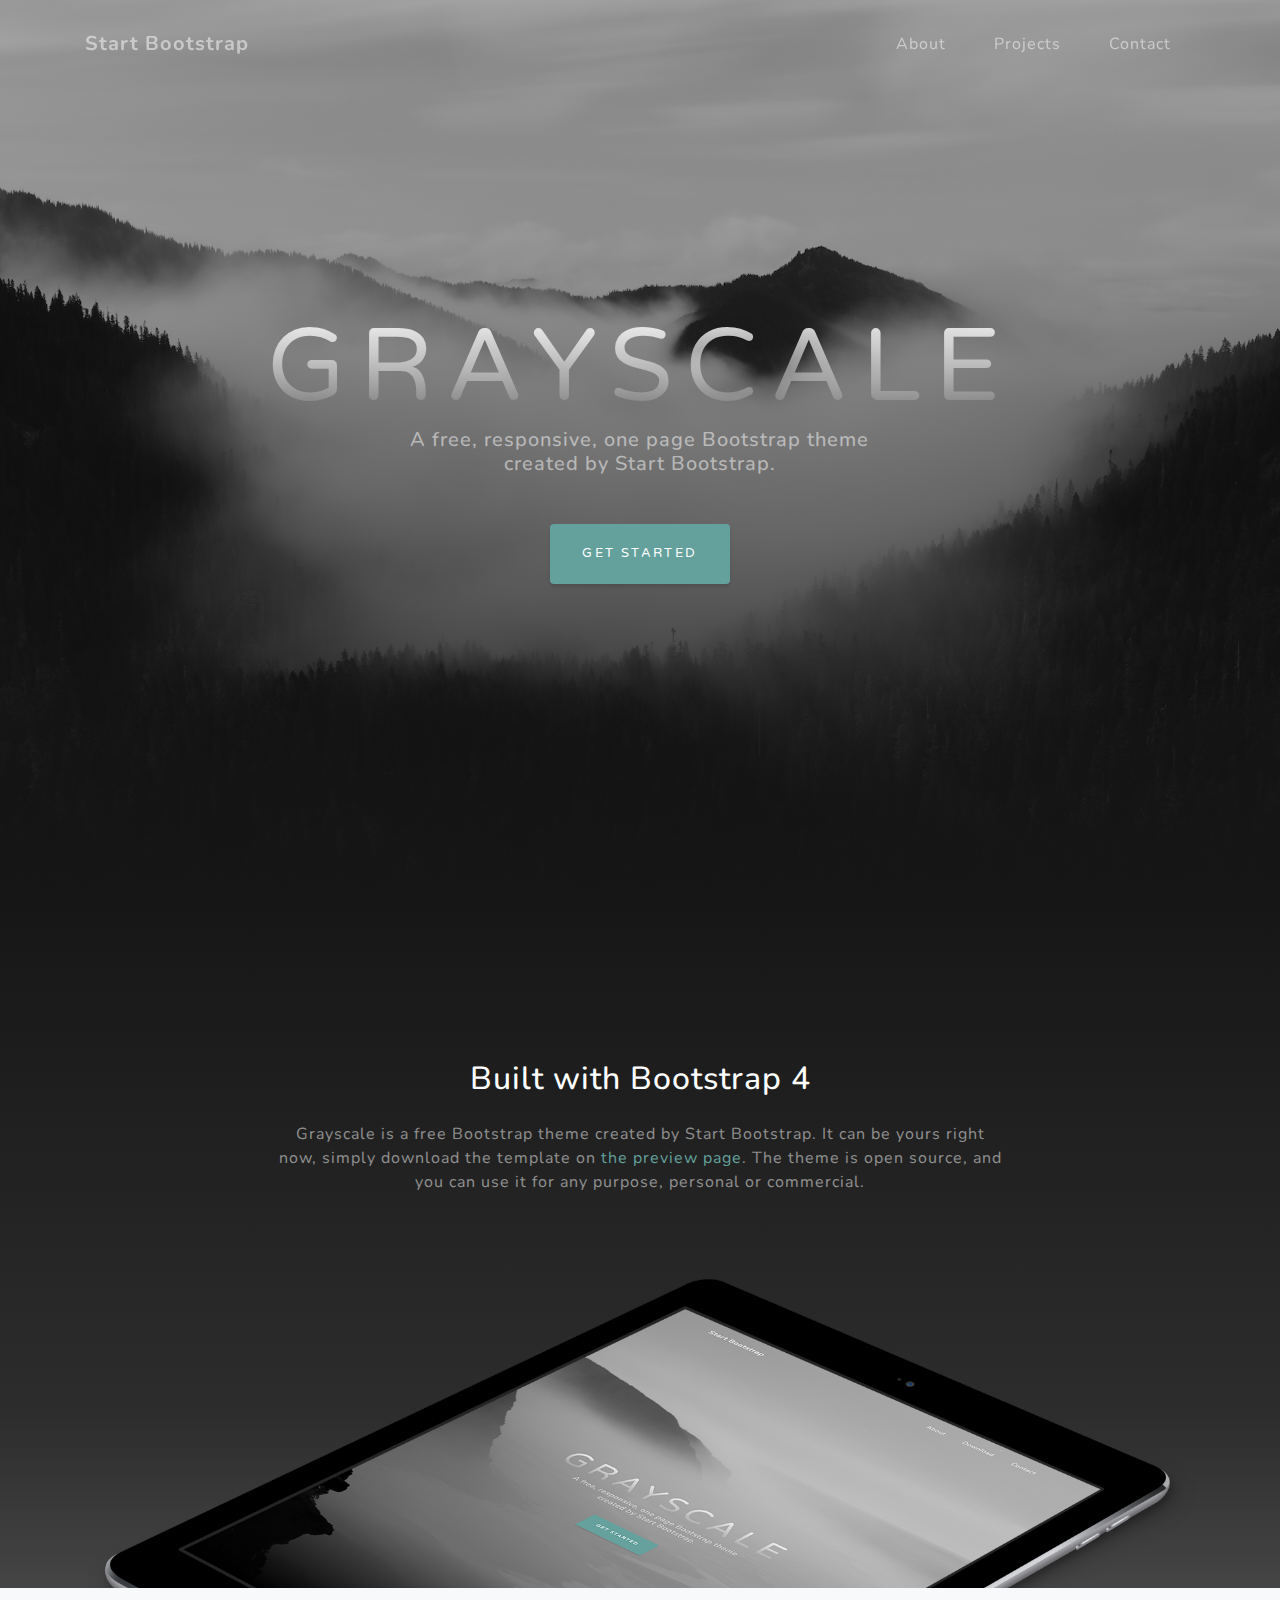
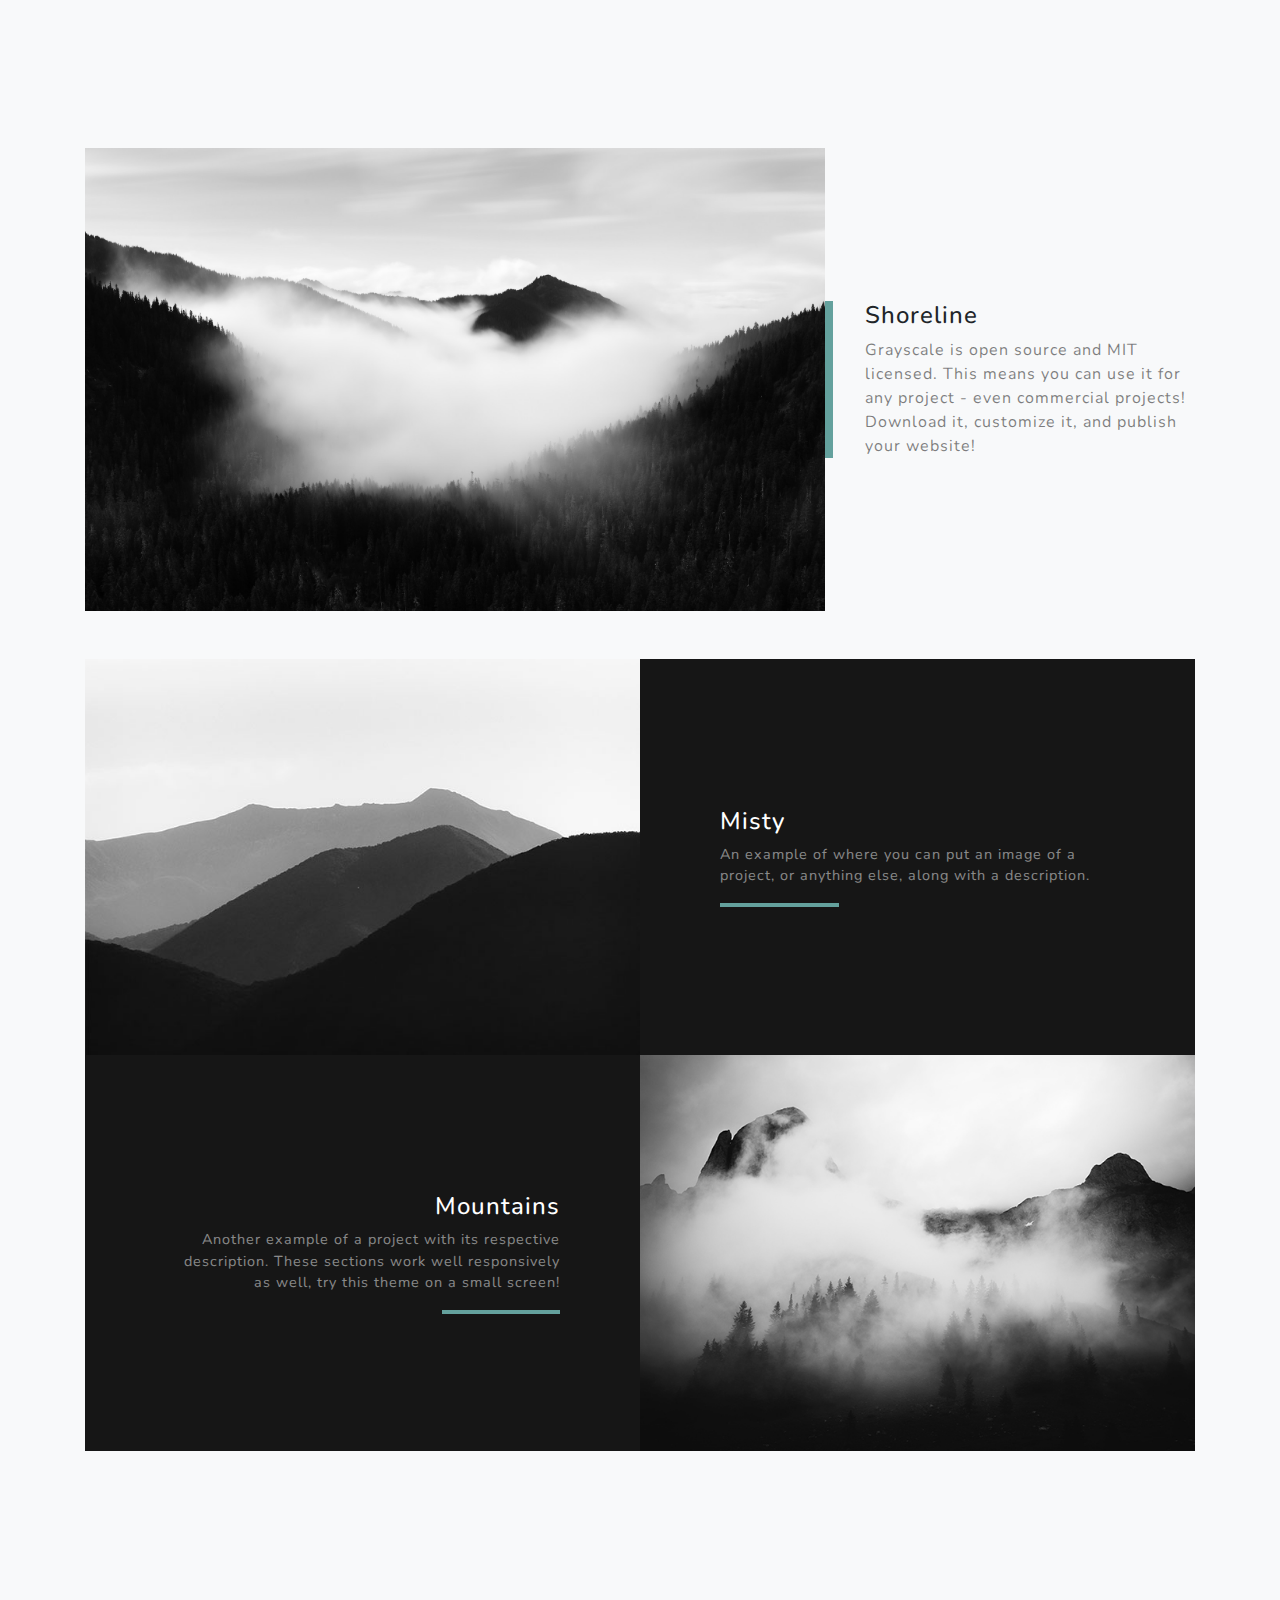
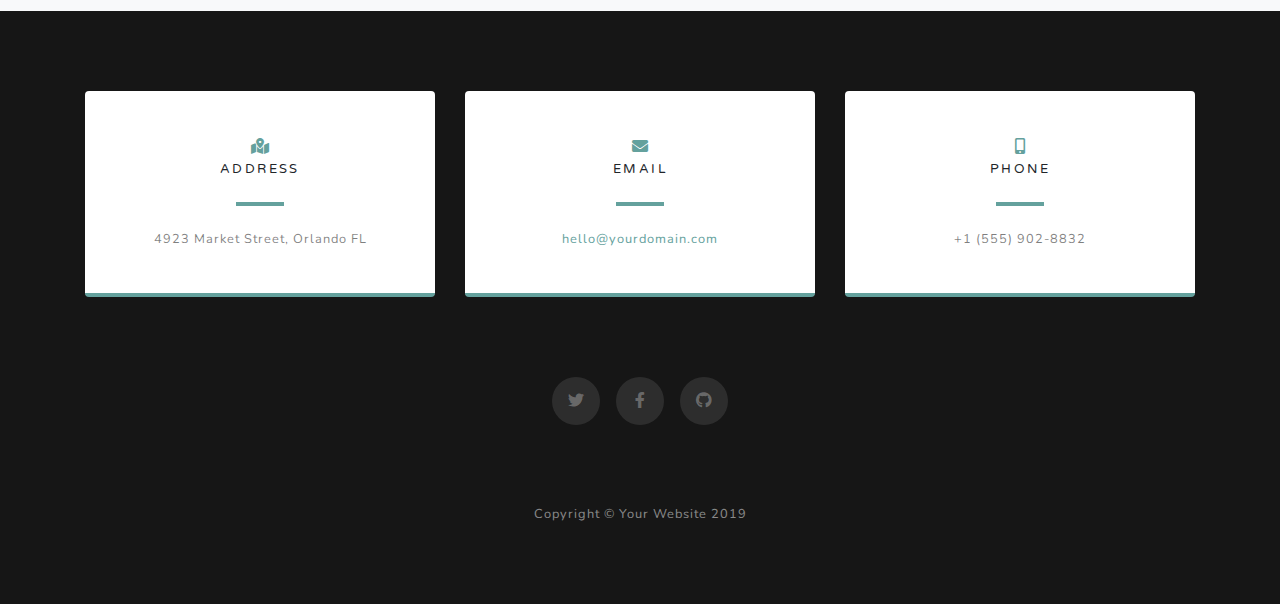
==== index.html @ 072ce44f "initial commit" ====
<!DOCTYPE html>
<html lang="en">

<head>

  <meta charset="utf-8">
  <meta name="viewport" content="width=device-width, initial-scale=1, shrink-to-fit=no">
  <meta name="description" content="">
  <meta name="author" content="">

  <title>Grayscale - Start Bootstrap Theme</title>

  <!-- Bootstrap core CSS -->
  <link href="vendor/bootstrap/css/bootstrap.min.css" rel="stylesheet">

  <!-- Custom fonts for this template -->
  <link href="vendor/fontawesome-free/css/all.min.css" rel="stylesheet">
  <link href="https://fonts.googleapis.com/css?family=Varela+Round" rel="stylesheet">
  <link href="https://fonts.googleapis.com/css?family=Nunito:200,200i,300,300i,400,400i,600,600i,700,700i,800,800i,900,900i" rel="stylesheet">

  <!-- Custom styles for this template -->
  <link href="css/grayscale.css" rel="stylesheet">

</head>

<body id="page-top">

  <!-- Navigation -->
  <nav class="navbar navbar-expand-lg navbar-light fixed-top" id="mainNav">
    <div class="container">
      <a class="navbar-brand js-scroll-trigger" href="#page-top">Start Bootstrap</a>
      <button class="navbar-toggler navbar-toggler-right" type="button" data-toggle="collapse" data-target="#navbarResponsive" aria-controls="navbarResponsive" aria-expanded="false" aria-label="Toggle navigation">
        Menu
        <i class="fas fa-bars"></i>
      </button>
      <div class="collapse navbar-collapse" id="navbarResponsive">
        <ul class="navbar-nav ml-auto">
          <li class="nav-item">
            <a class="nav-link" href="#">About</a>
          </li>
          <li class="nav-item">
            <a class="nav-link" href="#">Projects</a>
          </li>
          <li class="nav-item">
            <a class="nav-link" href="#">Contact</a>
          </li>
        </ul>
      </div>
    </div>
  </nav>

  <!-- Header -->
  <header class="masthead">
    <div class="container d-flex h-100 align-items-center">
      <div class="mx-auto text-center">
        <h1 class="mx-auto my-0 text-uppercase">Grayscale</h1>
        <h2 class="text-white-50 mx-auto mt-2 mb-5">A free, responsive, one page Bootstrap theme created by Start Bootstrap.</h2>
        <a href="#about" class="btn btn-primary js-scroll-trigger">Get Started</a>
      </div>
    </div>
  </header>

  <!-- About Section -->
  <section id="about" class="about-section text-center">
    <div class="container">
      <div class="row">
        <div class="col-lg-8 mx-auto">
          <h2 class="text-white mb-4">Built with Bootstrap 4</h2>
          <p class="text-white-50">Grayscale is a free Bootstrap theme created by Start Bootstrap. It can be yours right now, simply download the template on
            <a href="http://startbootstrap.com/template-overviews/grayscale/">the preview page</a>. The theme is open source, and you can use it for any purpose, personal or commercial.</p>
        </div>
      </div>
      <img src="img/ipad.png" class="img-fluid" alt="">
    </div>
  </section>

  <!-- Projects Section -->
  <section id="projects" class="projects-section bg-light">
    <div class="container">

      <!-- Featured Project Row -->
      <div class="row align-items-center no-gutters mb-4 mb-lg-5">
        <div class="col-xl-8 col-lg-7">
          <img class="img-fluid mb-3 mb-lg-0" src="img/bg-masthead.jpg" alt="">
        </div>
        <div class="col-xl-4 col-lg-5">
          <div class="featured-text text-center text-lg-left">
            <h4>Shoreline</h4>
            <p class="text-black-50 mb-0">Grayscale is open source and MIT licensed. This means you can use it for any project - even commercial projects! Download it, customize it, and publish your website!</p>
          </div>
        </div>
      </div>

      <!-- Project One Row -->
      <div class="row justify-content-center no-gutters mb-5 mb-lg-0">
        <div class="col-lg-6">
          <img class="img-fluid" src="img/demo-image-01.jpg" alt="">
        </div>
        <div class="col-lg-6">
          <div class="bg-black text-center h-100 project">
            <div class="d-flex h-100">
              <div class="project-text w-100 my-auto text-center text-lg-left">
                <h4 class="text-white">Misty</h4>
                <p class="mb-0 text-white-50">An example of where you can put an image of a project, or anything else, along with a description.</p>
                <hr class="d-none d-lg-block mb-0 ml-0">
              </div>
            </div>
          </div>
        </div>
      </div>

      <!-- Project Two Row -->
      <div class="row justify-content-center no-gutters">
        <div class="col-lg-6">
          <img class="img-fluid" src="img/demo-image-02.jpg" alt="">
        </div>
        <div class="col-lg-6 order-lg-first">
          <div class="bg-black text-center h-100 project">
            <div class="d-flex h-100">
              <div class="project-text w-100 my-auto text-center text-lg-right">
                <h4 class="text-white">Mountains</h4>
                <p class="mb-0 text-white-50">Another example of a project with its respective description. These sections work well responsively as well, try this theme on a small screen!</p>
                <hr class="d-none d-lg-block mb-0 mr-0">
              </div>
            </div>
          </div>
        </div>
      </div>

    </div>
  </section>


  <!-- Contact Section -->
  <section class="contact-section bg-black">
    <div class="container">

      <div class="row">

        <div class="col-md-4 mb-3 mb-md-0">
          <div class="card py-4 h-100">
            <div class="card-body text-center">
              <i class="fas fa-map-marked-alt text-primary mb-2"></i>
              <h4 class="text-uppercase m-0">Address</h4>
              <hr class="my-4">
              <div class="small text-black-50">4923 Market Street, Orlando FL</div>
            </div>
          </div>
        </div>

        <div class="col-md-4 mb-3 mb-md-0">
          <div class="card py-4 h-100">
            <div class="card-body text-center">
              <i class="fas fa-envelope text-primary mb-2"></i>
              <h4 class="text-uppercase m-0">Email</h4>
              <hr class="my-4">
              <div class="small text-black-50">
                <a href="#">hello@yourdomain.com</a>
              </div>
            </div>
          </div>
        </div>

        <div class="col-md-4 mb-3 mb-md-0">
          <div class="card py-4 h-100">
            <div class="card-body text-center">
              <i class="fas fa-mobile-alt text-primary mb-2"></i>
              <h4 class="text-uppercase m-0">Phone</h4>
              <hr class="my-4">
              <div class="small text-black-50">+1 (555) 902-8832</div>
            </div>
          </div>
        </div>
      </div>

      <div class="social d-flex justify-content-center">
        <a href="#" class="mx-2">
          <i class="fab fa-twitter"></i>
        </a>
        <a href="#" class="mx-2">
          <i class="fab fa-facebook-f"></i>
        </a>
        <a href="#" class="mx-2">
          <i class="fab fa-github"></i>
        </a>
      </div>

    </div>
  </section>

  <!-- Footer -->
  <footer class="bg-black small text-center text-white-50">
    <div class="container">
      Copyright &copy; Your Website 2019
    </div>
  </footer>

  <!-- Bootstrap core JavaScript -->
  <script src="vendor/jquery/jquery.min.js"></script>
  <script src="vendor/bootstrap/js/bootstrap.bundle.min.js"></script>

  <!-- Plugin JavaScript -->
  <script src="vendor/jquery-easing/jquery.easing.min.js"></script>

  <!-- Custom scripts for this template -->
  <script src="js/grayscale.min.js"></script>

</body>

</html>
---- css/grayscale.css ----
/*!
 * Start Bootstrap - Grayscale v5.0.9 (https://startbootstrap.com/template-overviews/grayscale)
 * Copyright 2013-2019 Start Bootstrap
 * Licensed under MIT (https://github.com/BlackrockDigital/startbootstrap-grayscale/blob/master/LICENSE)
 */

#mainNav {
  min-height: 56px;
  background-color: #fff;
}

#mainNav .navbar-toggler {
  font-size: 80%;
  padding: 0.75rem;
  color: #64a19d;
  border: 1px solid #64a19d;
}

#mainNav .navbar-toggler:focus {
  outline: none;
}

#mainNav .navbar-brand {
  color: #161616;
  font-weight: 700;
  padding: .9rem 0;
}

#mainNav .navbar-nav .nav-item:hover {
  color: fade(white, 80%);
  outline: none;
  background-color: transparent;
}

#mainNav .navbar-nav .nav-item:active, #mainNav .navbar-nav .nav-item:focus {
  outline: none;
  background-color: transparent;
}

@media (min-width: 992px) {
  #mainNav {
    padding-top: 0;
    padding-bottom: 0;
    border-bottom: none;
    background-color: transparent;
    transition: background-color 0.3s ease-in-out;
  }
  #mainNav .navbar-brand {
    padding: .5rem 0;
    color: rgba(255, 255, 255, 0.5);
  }
  #mainNav .nav-link {
    transition: none;
    padding: 2rem 1.5rem;
    color: rgba(255, 255, 255, 0.5);
  }
  #mainNav .nav-link:hover {
    color: rgba(255, 255, 255, 0.75);
  }
  #mainNav .nav-link:active {
    color: white;
  }
  #mainNav.navbar-shrink {
    background-color: #fff;
  }
  #mainNav.navbar-shrink .navbar-brand {
    color: #161616;
  }
  #mainNav.navbar-shrink .nav-link {
    color: #161616;
    padding: 1.5rem 1.5rem 1.25rem;
    border-bottom: 0.25rem solid transparent;
  }
  #mainNav.navbar-shrink .nav-link:hover {
    color: #64a19d;
  }
  #mainNav.navbar-shrink .nav-link:active {
    color: #467370;
  }
  #mainNav.navbar-shrink .nav-link.active {
    color: #64a19d;
    outline: none;
    border-bottom: 0.25rem solid #64a19d;
  }
}

.masthead {
  position: relative;
  width: 100%;
  height: auto;
  min-height: 35rem;
  padding: 15rem 0;
  background: linear-gradient(to bottom, rgba(22, 22, 22, 0.3) 0%, rgba(22, 22, 22, 0.7) 75%, #161616 100%), url("../img/bg-masthead.jpg");
  background-position: center;
  background-repeat: no-repeat;
  background-attachment: scroll;
  background-size: cover;
}

.masthead h1 {
  font-family: 'Varela Round';
  font-size: 2.5rem;
  line-height: 2.5rem;
  letter-spacing: 0.8rem;
  background: -webkit-linear-gradient(rgba(255, 255, 255, 0.9), rgba(255, 255, 255, 0));
  -webkit-text-fill-color: transparent;
  -webkit-background-clip: text;
}

.masthead h2 {
  max-width: 20rem;
  font-size: 1rem;
}

@media (min-width: 768px) {
  .masthead h1 {
    font-size: 4rem;
    line-height: 4rem;
  }
}

@media (min-width: 992px) {
  .masthead {
    height: 100vh;
    padding: 0;
  }
  .masthead h1 {
    font-size: 6.5rem;
    line-height: 6.5rem;
    letter-spacing: 0.8rem;
  }
  .masthead h2 {
    max-width: 30rem;
    font-size: 1.25rem;
  }
}

.btn {
  box-shadow: 0 0.1875rem 0.1875rem 0 rgba(0, 0, 0, 0.1) !important;
  padding: 1.25rem 2rem;
  font-family: 'Varela Round';
  font-size: 80%;
  text-transform: uppercase;
  letter-spacing: .15rem;
  border: 0;
}

.btn-primary {
  background-color: #64a19d;
}

.btn-primary:hover {
  background-color: #4f837f;
}

.btn-primary:focus {
  background-color: #4f837f;
  color: white;
}

.btn-primary:active {
  background-color: #467370 !important;
}

.about-section {
  padding-top: 10rem;
  background: linear-gradient(to bottom, #161616 0%, rgba(22, 22, 22, 0.9) 75%, rgba(22, 22, 22, 0.8) 100%);
}

.about-section p {
  margin-bottom: 5rem;
}

.projects-section {
  padding: 10rem 0;
}

.projects-section .featured-text {
  padding: 2rem;
}

@media (min-width: 992px) {
  .projects-section .featured-text {
    padding: 0 0 0 2rem;
    border-left: 0.5rem solid #64a19d;
  }
}

.projects-section .project-text {
  padding: 3rem;
  font-size: 90%;
}

@media (min-width: 992px) {
  .projects-section .project-text {
    padding: 5rem;
  }
  .projects-section .project-text hr {
    border-color: #64a19d;
    border-width: .25rem;
    width: 30%;
  }
}

.signup-section {
  padding: 10rem 0;
  background: linear-gradient(to bottom, rgba(22, 22, 22, 0.1) 0%, rgba(22, 22, 22, 0.5) 75%, #161616 100%), url("../img/bg-signup.jpg");
  background-position: center;
  background-repeat: no-repeat;
  background-attachment: scroll;
  background-size: cover;
}

.signup-section .form-inline input {
  box-shadow: 0 0.1875rem 0.1875rem 0 rgba(0, 0, 0, 0.1) !important;
  padding: 1.25rem 2rem;
  height: auto;
  font-family: 'Varela Round';
  font-size: 80%;
  text-transform: uppercase;
  letter-spacing: 0.15rem;
  border: 0;
}

.contact-section {
  padding: 5rem 0 0;
}

.contact-section .card {
  border: 0;
  border-bottom: 0.25rem solid #64a19d;
}

.contact-section .card h4 {
  font-size: 0.8rem;
  font-family: 'Varela Round';
  text-transform: uppercase;
  letter-spacing: 0.15rem;
}

.contact-section .card hr {
  border-color: #64a19d;
  border-width: 0.25rem;
  width: 3rem;
}

.contact-section .social {
  margin-top: 5rem;
}

.contact-section .social a {
  text-align: center;
  height: 3rem;
  width: 3rem;
  background: rgba(255, 255, 255, 0.1);
  border-radius: 100%;
  line-height: 3rem;
  color: rgba(255, 255, 255, 0.3);
}

.contact-section .social a:hover {
  color: rgba(255, 255, 255, 0.5);
}

.contact-section .social a:active {
  color: #fff;
}

body {
  font-family: 'Nunito';
  letter-spacing: 0.0625em;
}

a {
  color: #64a19d;
}

a:focus, a:hover {
  text-decoration: none;
  color: #3c6360;
}

.bg-black {
  background-color: #161616 !important;
}

.bg-primary {
  background-color: #64a19d !important;
}

.text-primary {
  color: #64a19d !important;
}

footer {
  padding: 5rem 0;
}
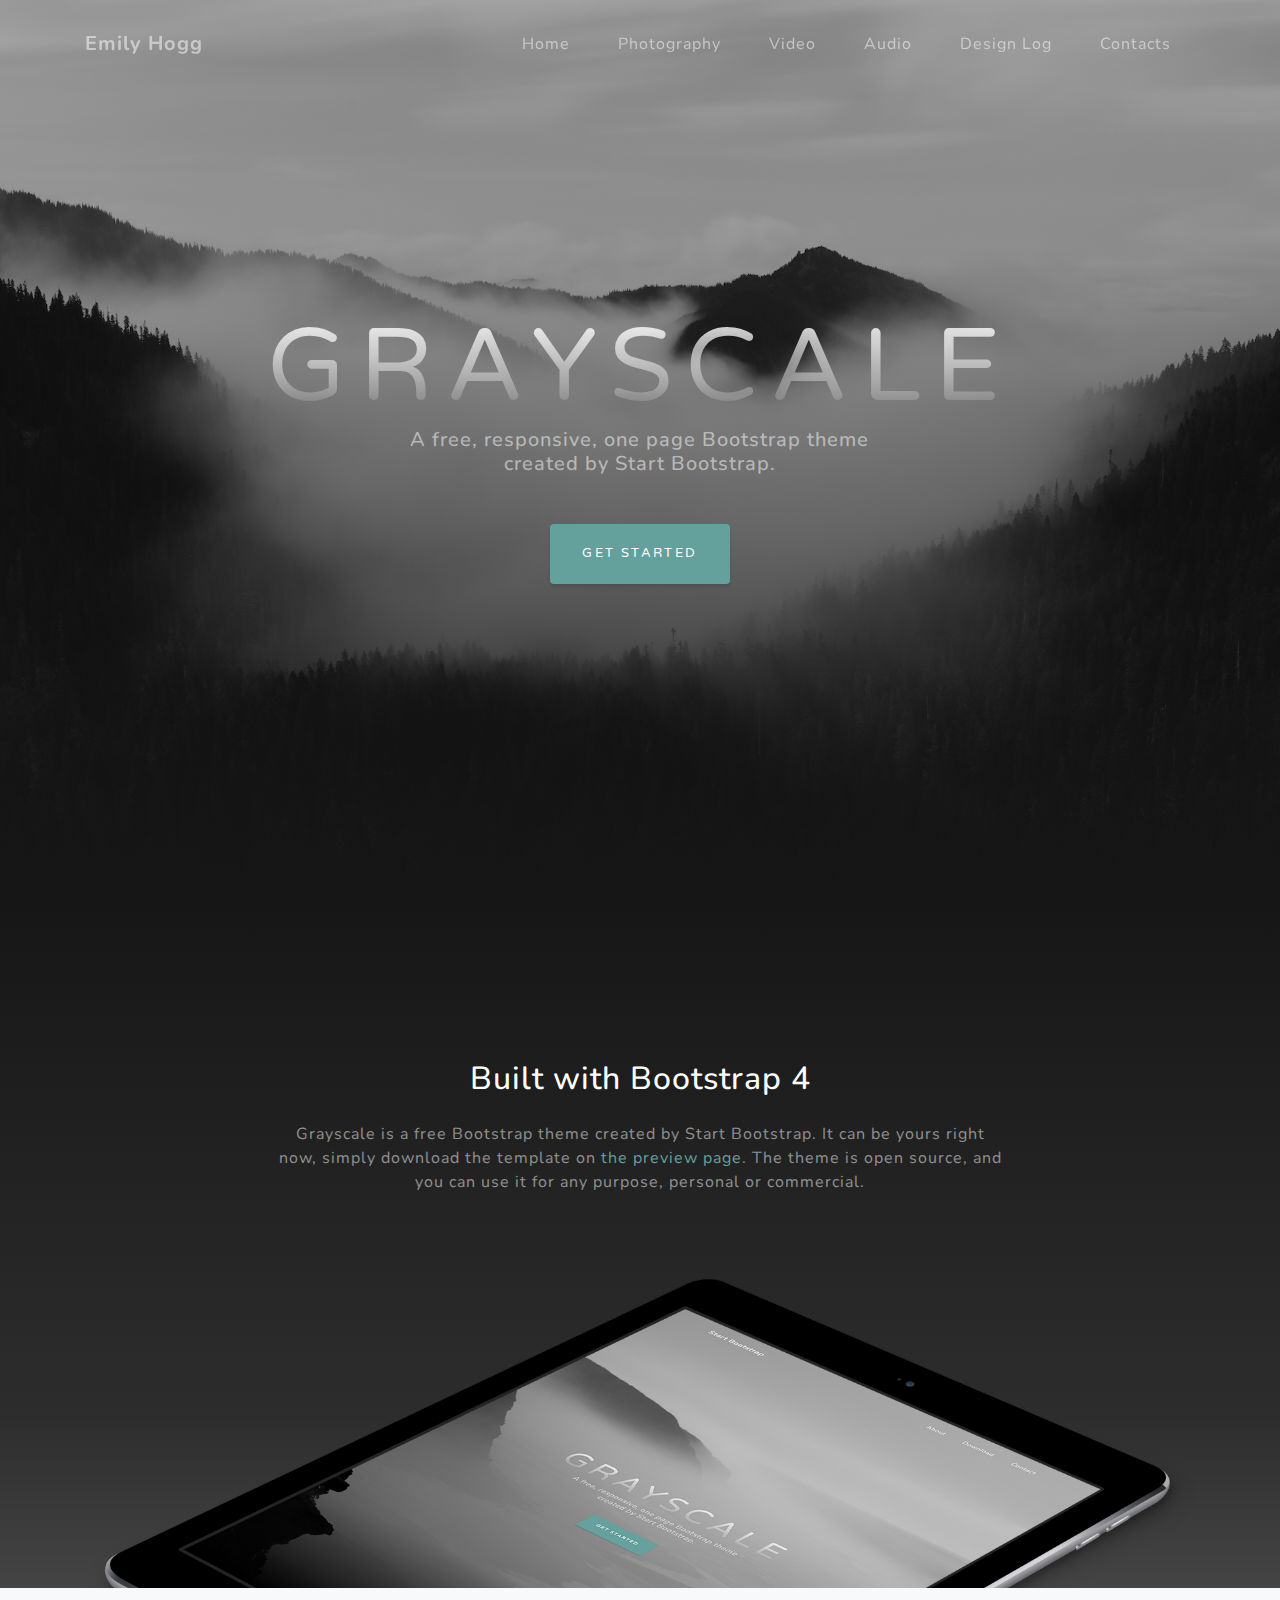
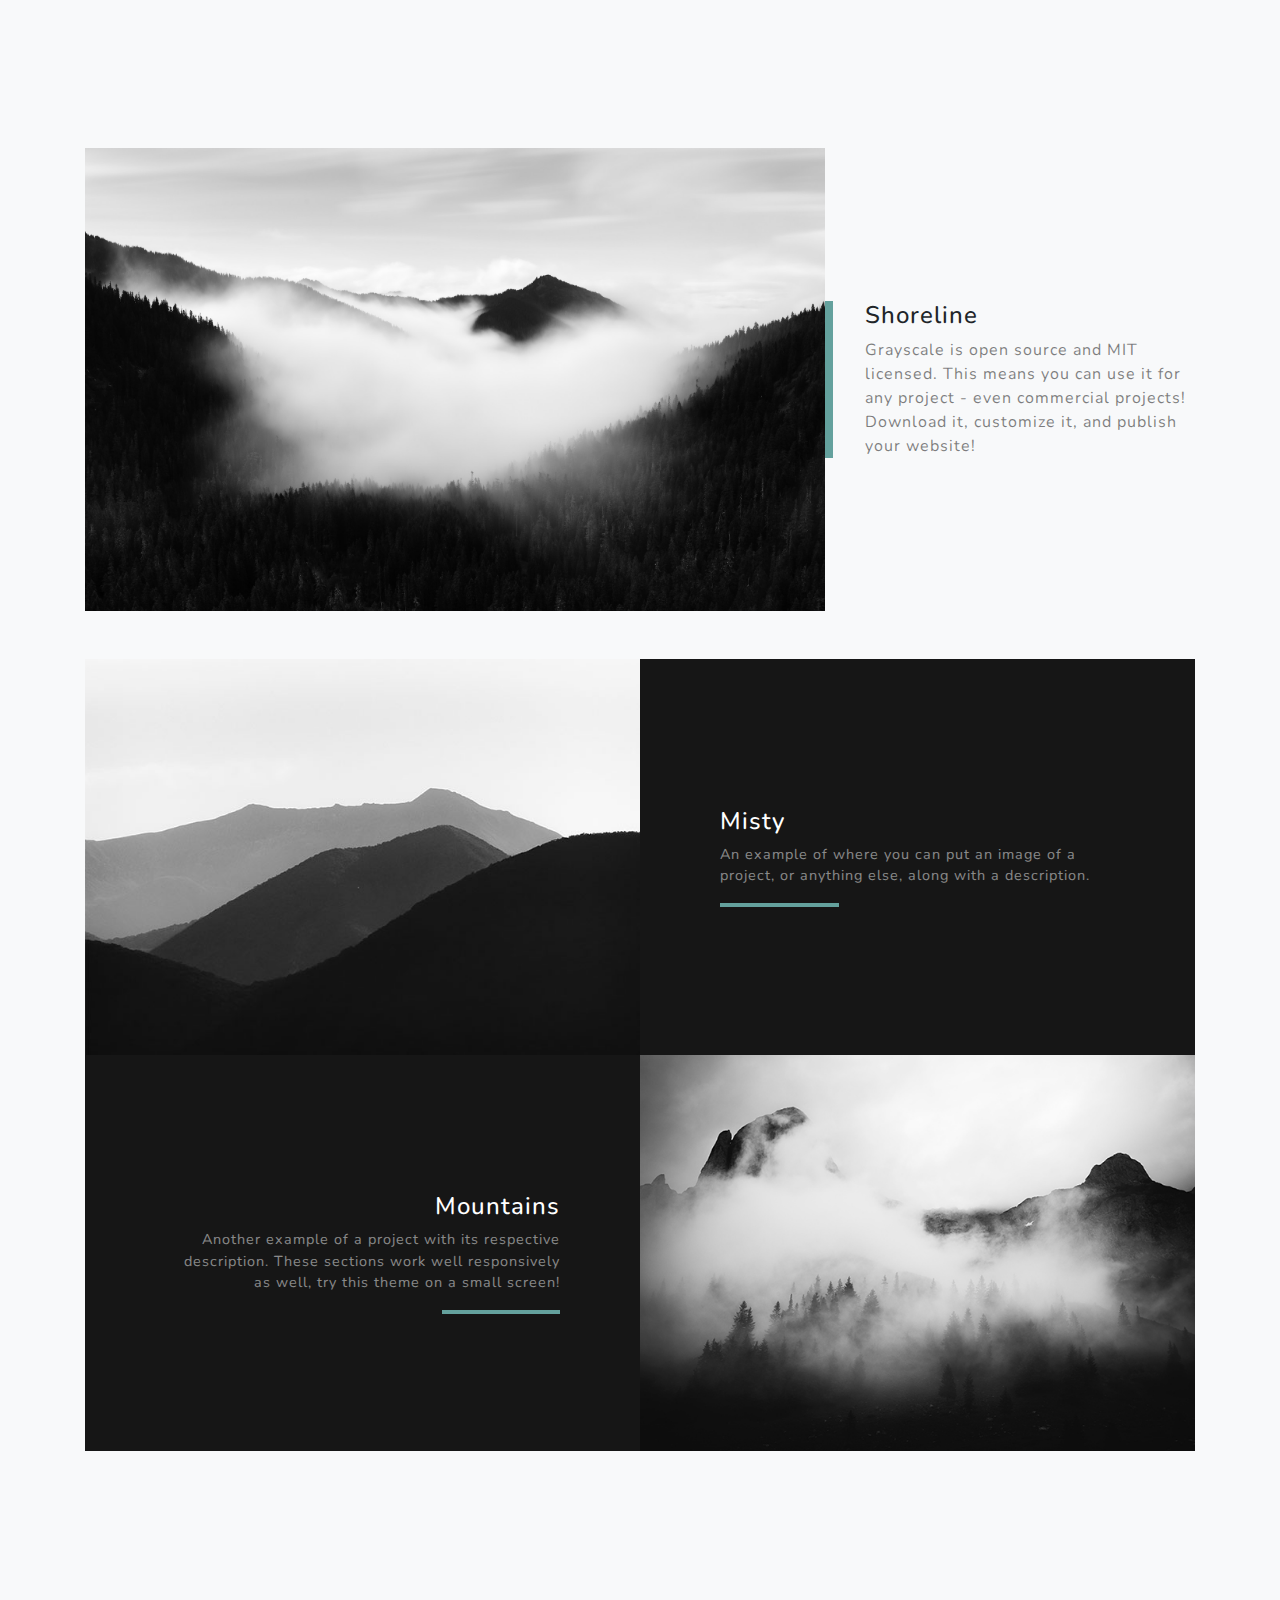
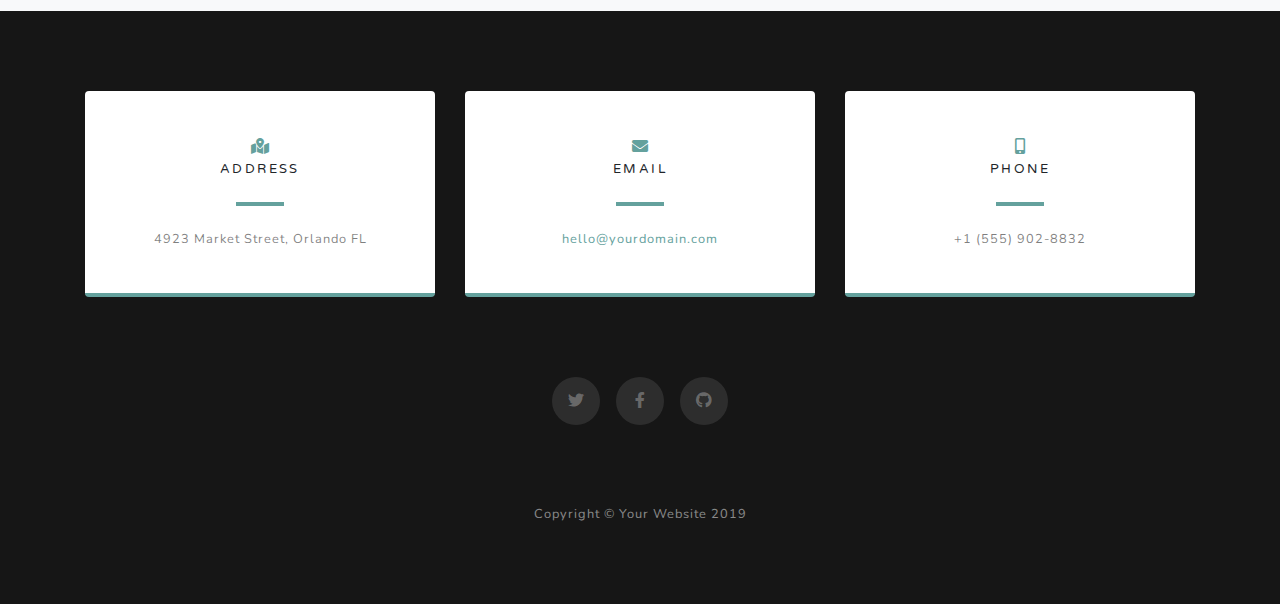
==== commit 99c07cad: "saved links" ====
--- a/index.html
+++ b/index.html
@@ -28,7 +28,7 @@
   <!-- Navigation -->
   <nav class="navbar navbar-expand-lg navbar-light fixed-top" id="mainNav">
     <div class="container">
-      <a class="navbar-brand js-scroll-trigger" href="#page-top">Start Bootstrap</a>
+      <a class="navbar-brand js-scroll-trigger" href="#page-top">Emily Hogg</a>
       <button class="navbar-toggler navbar-toggler-right" type="button" data-toggle="collapse" data-target="#navbarResponsive" aria-controls="navbarResponsive" aria-expanded="false" aria-label="Toggle navigation">
         Menu
         <i class="fas fa-bars"></i>
@@ -36,14 +36,24 @@
       <div class="collapse navbar-collapse" id="navbarResponsive">
         <ul class="navbar-nav ml-auto">
           <li class="nav-item">
-            <a class="nav-link" href="#">About</a>
-          </li>
-          <li class="nav-item">
-            <a class="nav-link" href="#">Projects</a>
-          </li>
-          <li class="nav-item">
-            <a class="nav-link" href="#">Contact</a>
-          </li>
+            <a class="nav-link" href="index.html">Home</a>
+          </li>
+          <li class="nav-item">
+            <a class="nav-link" href="photography.html">Photography</a>
+          </li>
+          <li class="nav-item">
+            <a class="nav-link" href="video.html">Video</a>
+          </li>
+          <li class="nav-item">
+            <a class="nav-link" href="audio.html">Audio</a>
+            </li>
+                <li class="nav-item">
+                  <a class="nav-link" href="design-log.html">Design Log</a>
+              </li>
+                <li class="nav-item">
+                  <a class="nav-link" href="contacts.html">Contacts</a>
+          </li>
+
         </ul>
       </div>
     </div>
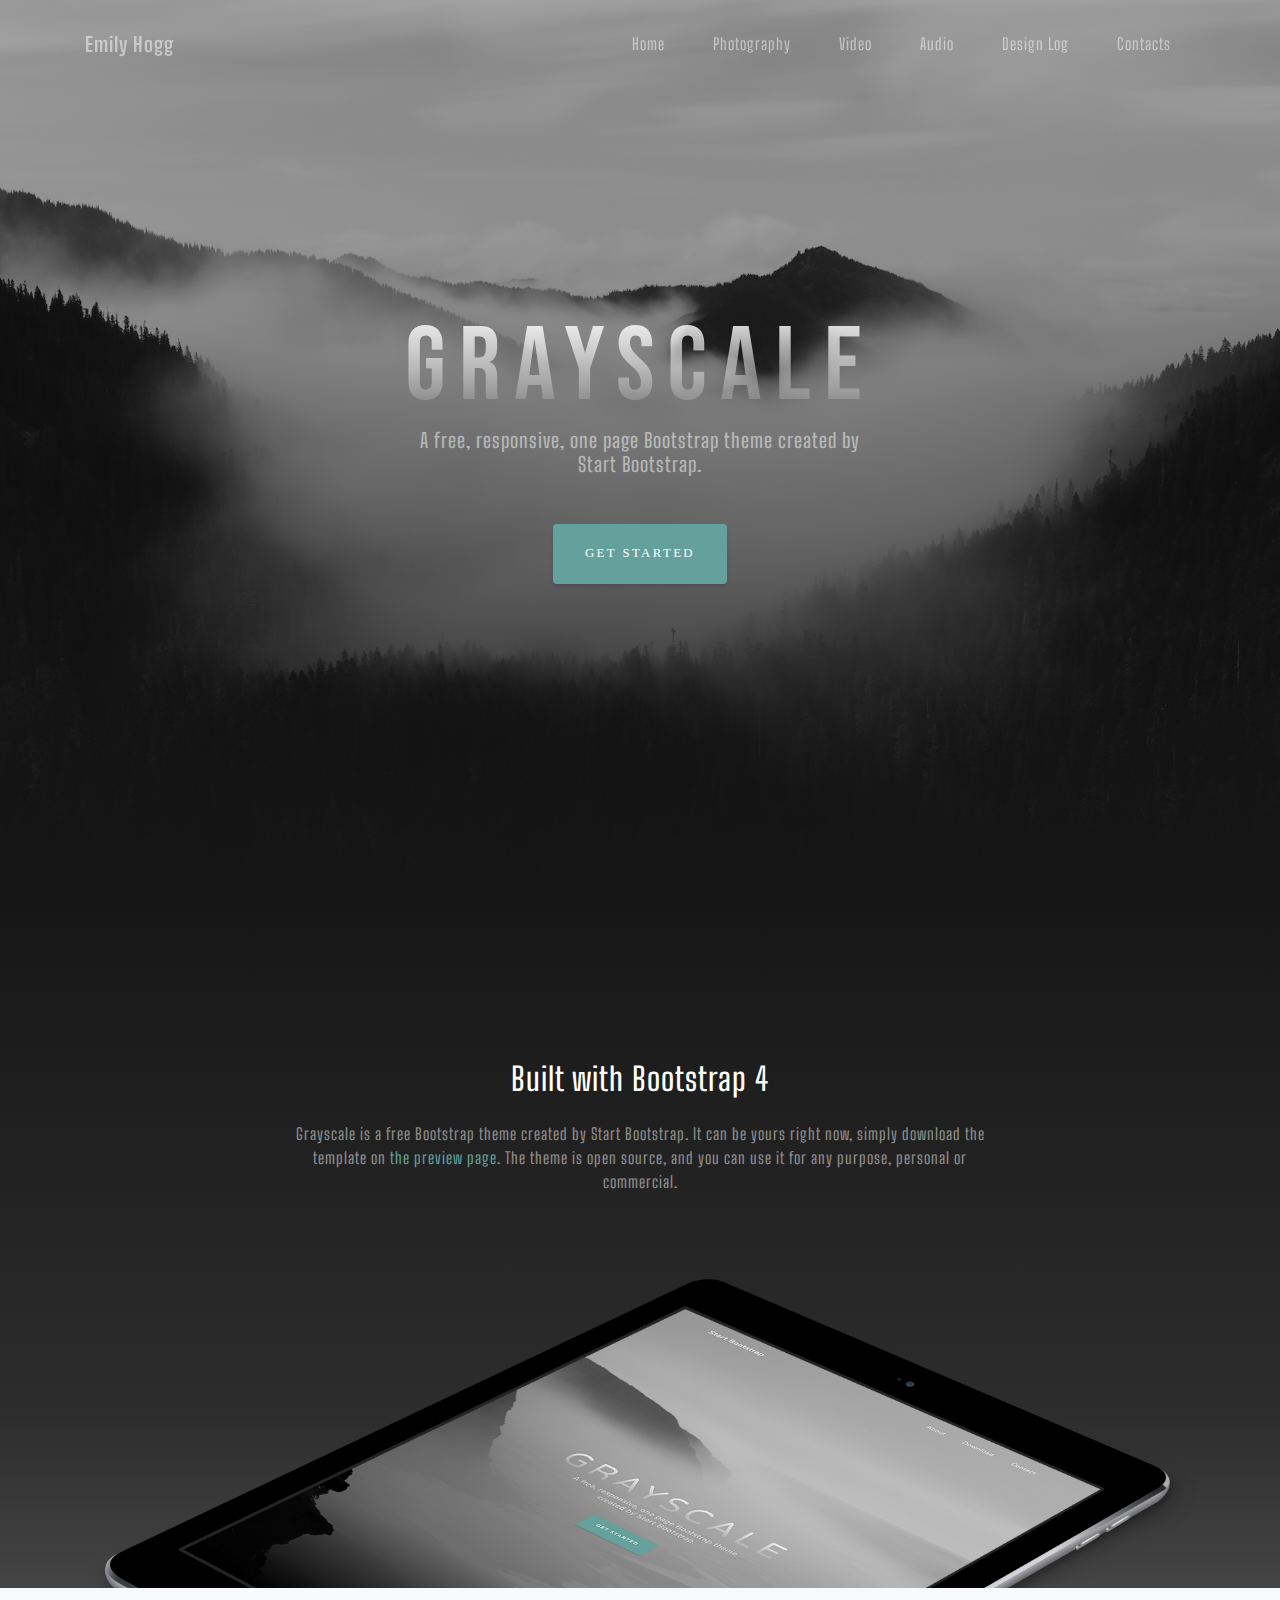
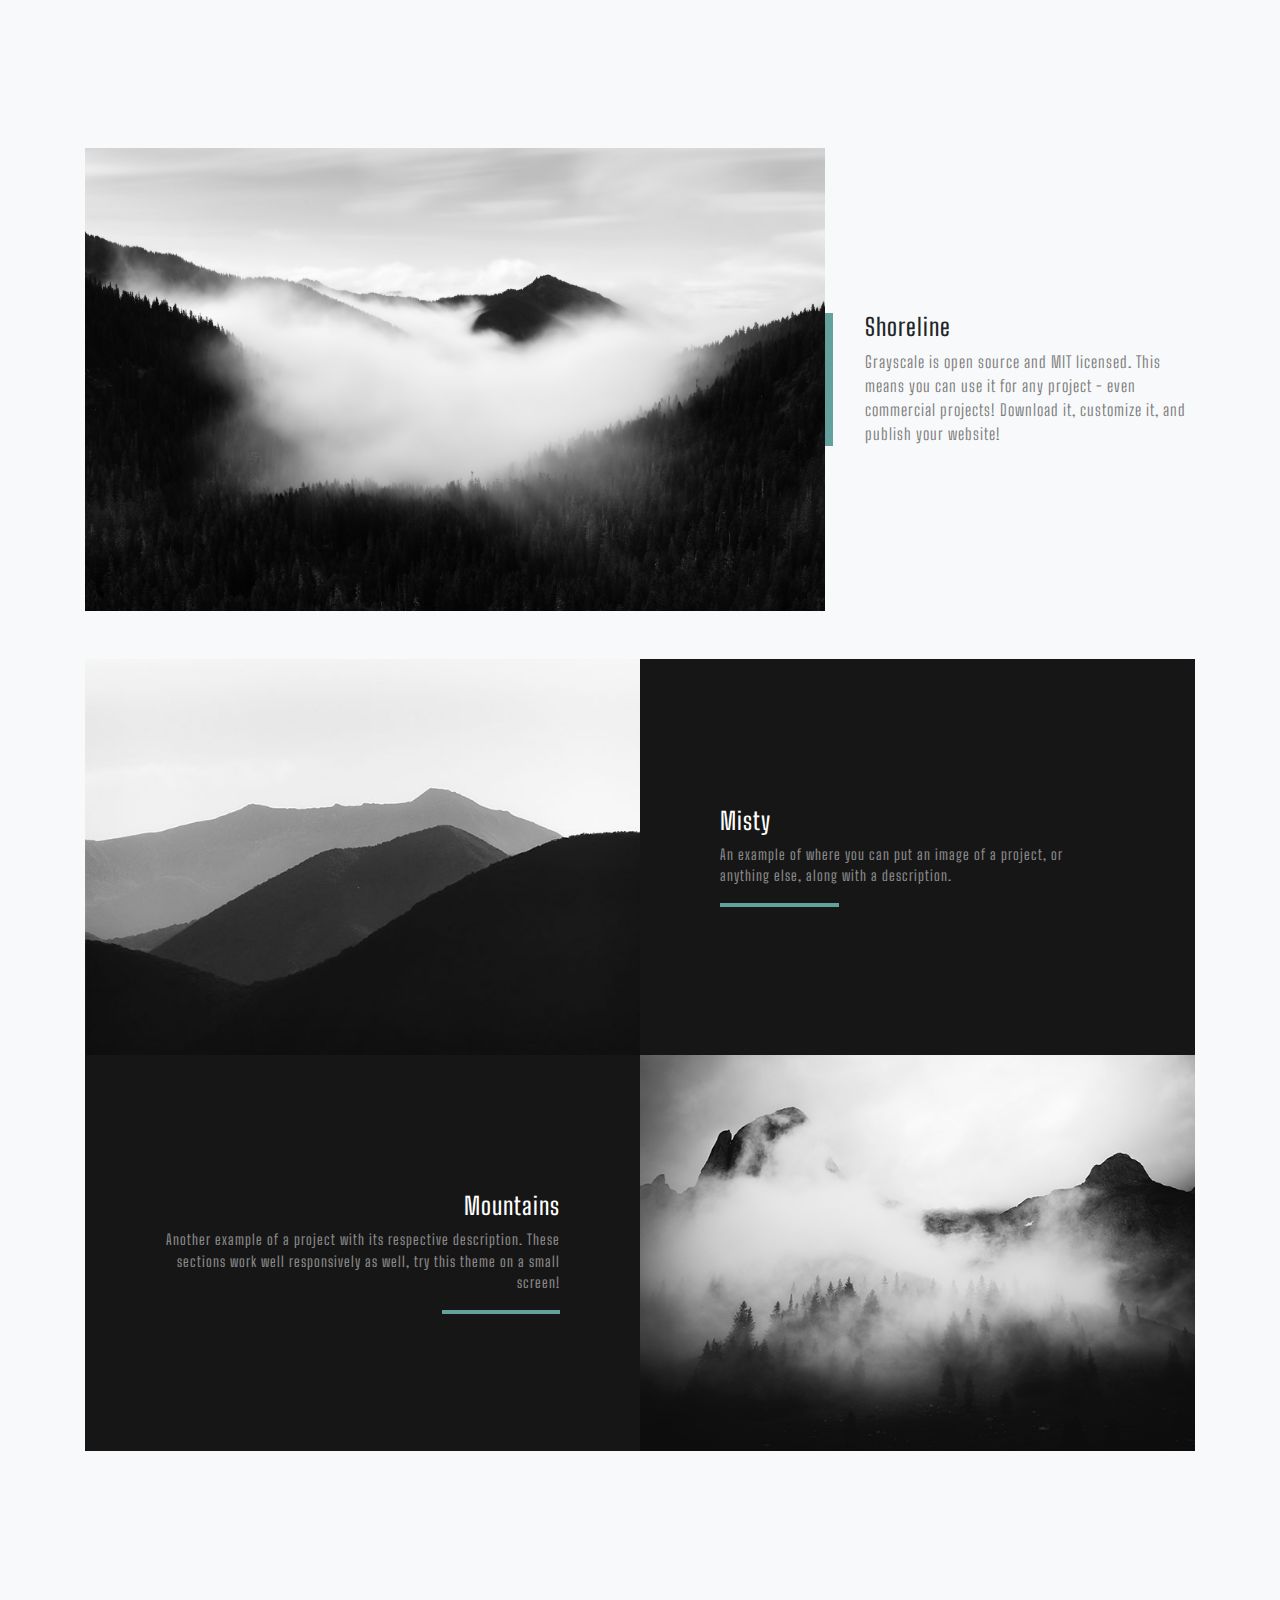
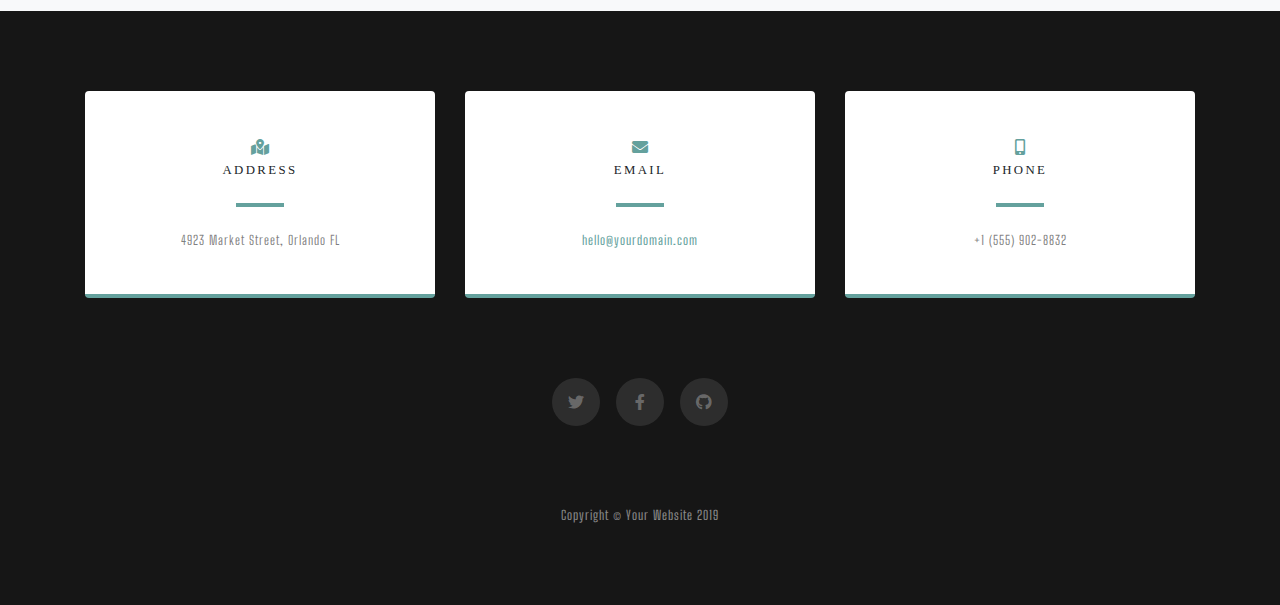
==== commit a70f3888: "changed fonts" ====
--- a/index.html
+++ b/index.html
@@ -15,7 +15,8 @@
 
   <!-- Custom fonts for this template -->
   <link href="vendor/fontawesome-free/css/all.min.css" rel="stylesheet">
-  <link href="https://fonts.googleapis.com/css?family=Varela+Round" rel="stylesheet">
+
+<link href="https://fonts.googleapis.com/css?family=Bebas+Neue|Big+Shoulders+Text&display=swap"rel="stylesheet">
   <link href="https://fonts.googleapis.com/css?family=Nunito:200,200i,300,300i,400,400i,600,600i,700,700i,800,800i,900,900i" rel="stylesheet">
 
   <!-- Custom styles for this template -->
--- a/css/grayscale.css
+++ b/css/grayscale.css
@@ -98,7 +98,7 @@
 }
 
 .masthead h1 {
-  font-family: 'Varela Round';
+  font-family: 'bebas neue';
   font-size: 2.5rem;
   line-height: 2.5rem;
   letter-spacing: 0.8rem;
@@ -267,7 +267,7 @@
 }
 
 body {
-  font-family: 'Nunito';
+  font-family: 'Big Shoulders Text', cursive;
   letter-spacing: 0.0625em;
 }
 
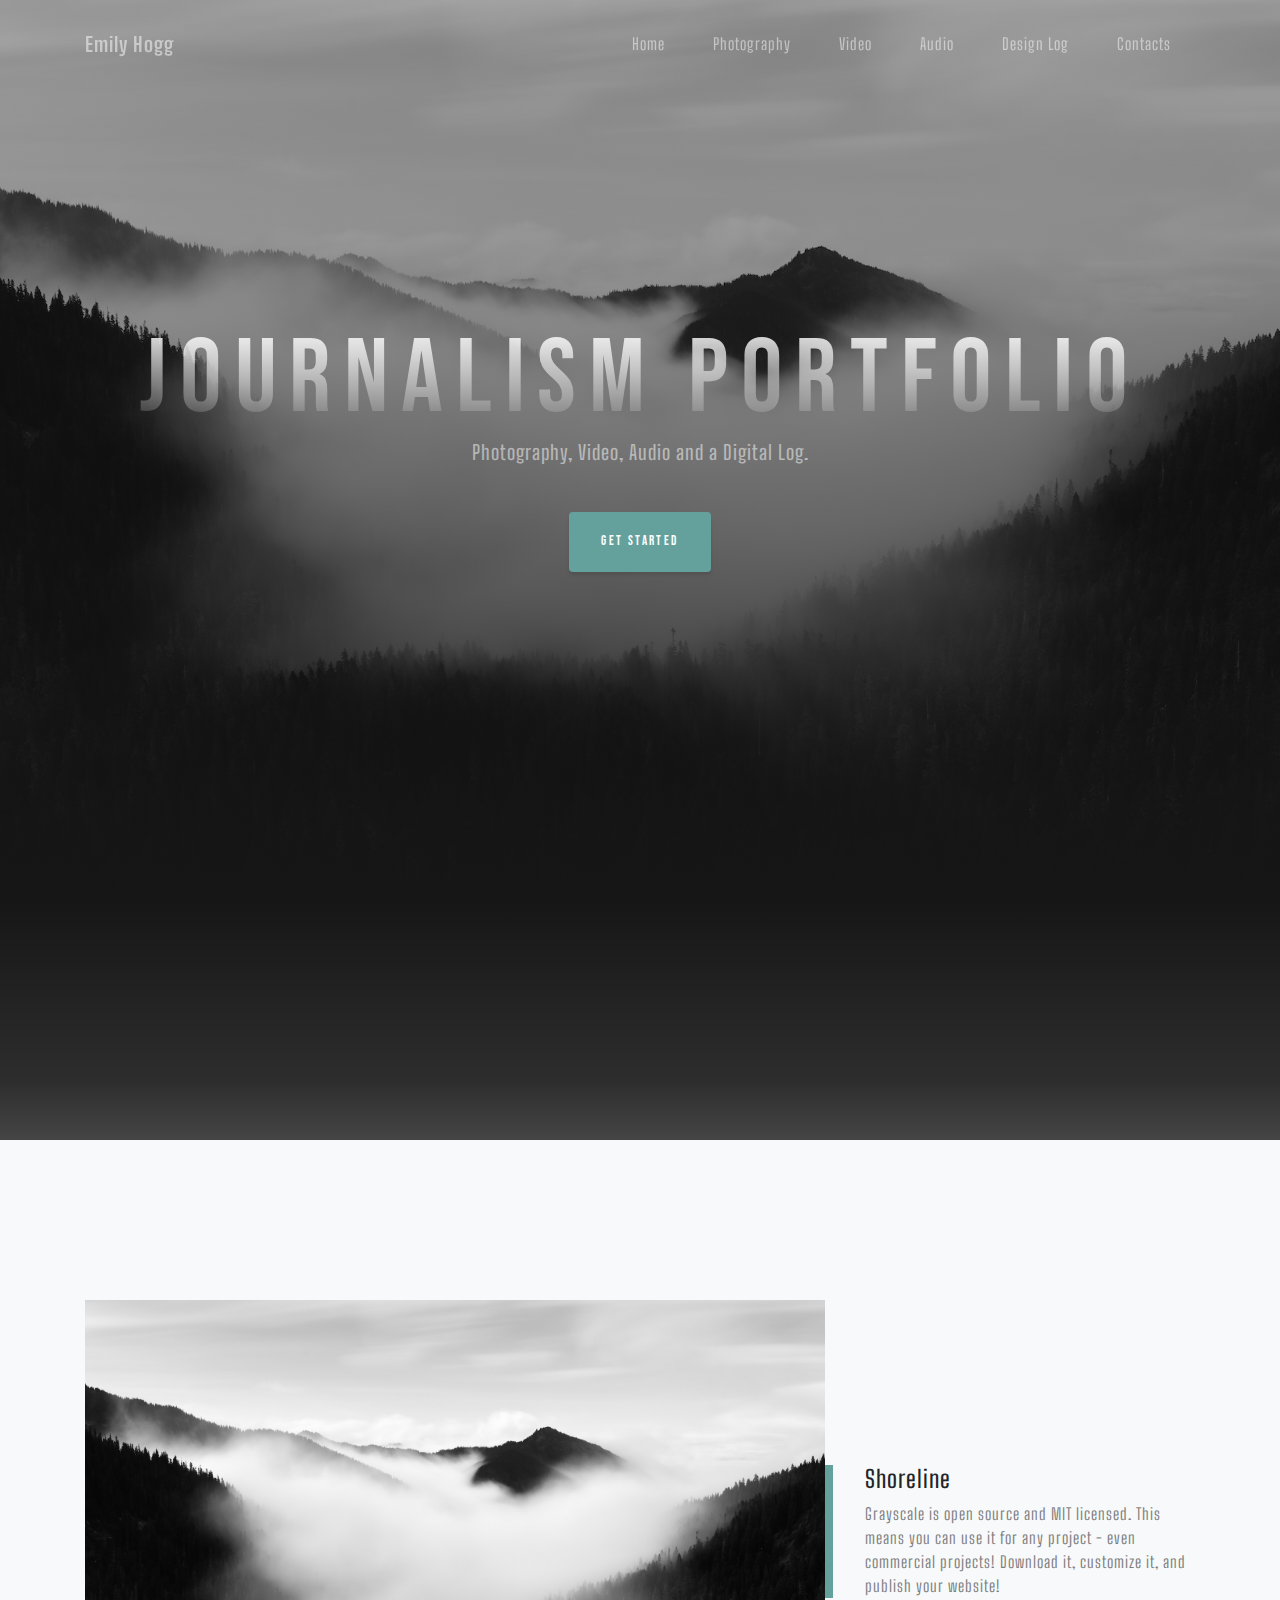
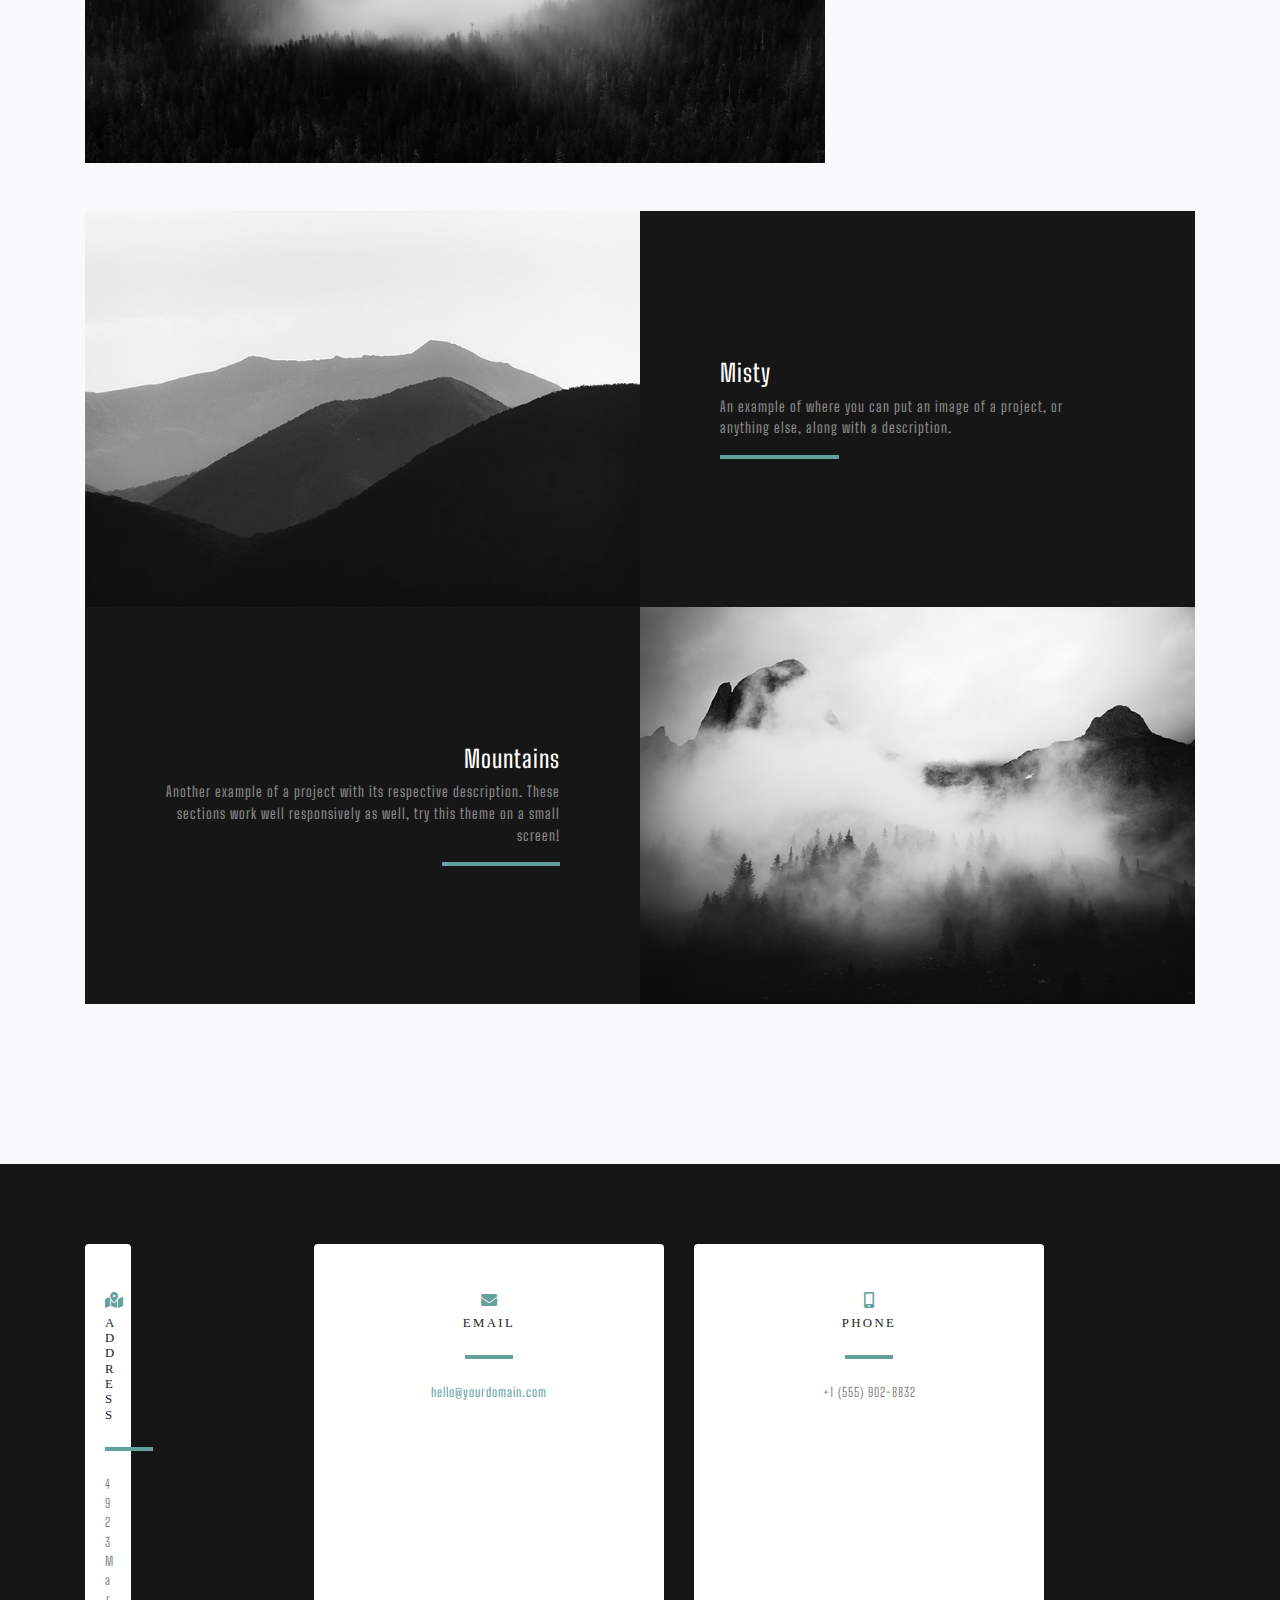
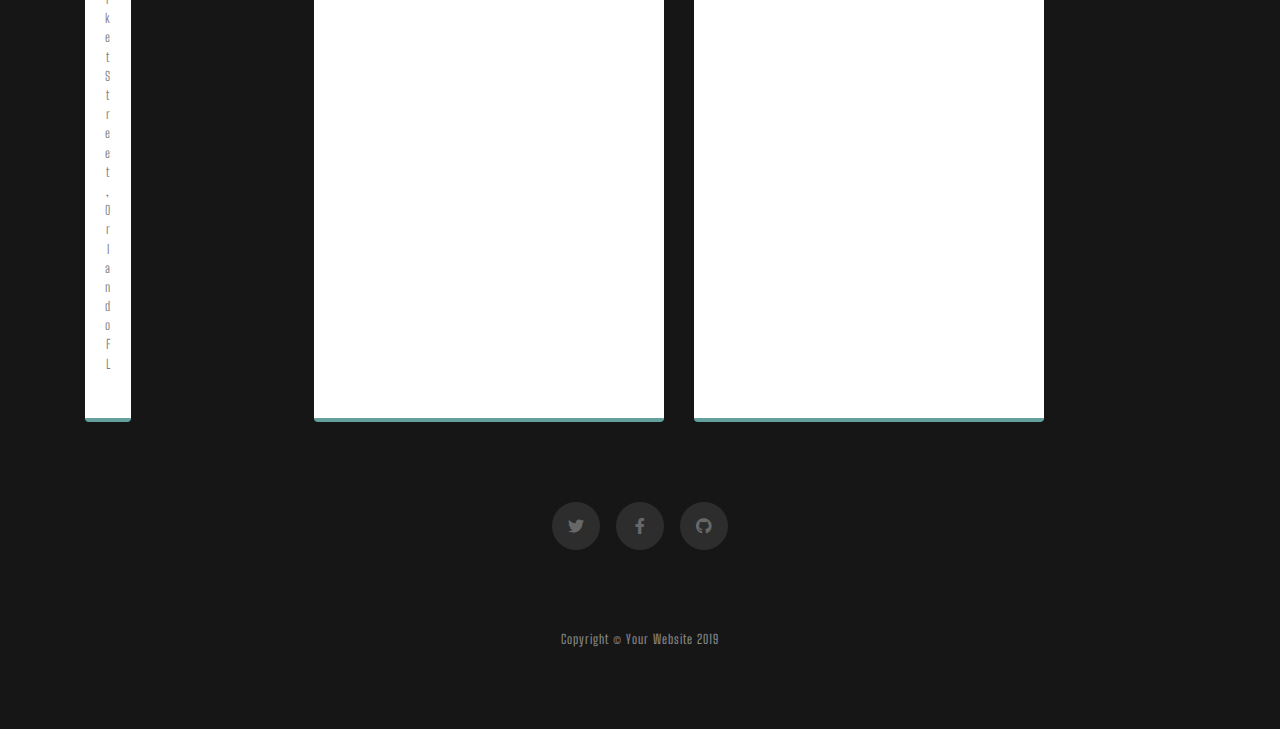
==== commit 1465839d: "removed ipad images, removed unnecessary text and removed contacts from all pages apart from the spe" ====
--- a/index.html
+++ b/index.html
@@ -64,8 +64,8 @@
   <header class="masthead">
     <div class="container d-flex h-100 align-items-center">
       <div class="mx-auto text-center">
-        <h1 class="mx-auto my-0 text-uppercase">Grayscale</h1>
-        <h2 class="text-white-50 mx-auto mt-2 mb-5">A free, responsive, one page Bootstrap theme created by Start Bootstrap.</h2>
+        <h1 class="mx-auto my-0 text-uppercase">Journalism Portfolio</h1>
+        <h2 class="text-white-50 mx-auto mt-2 mb-5">Photography, Video, Audio and a Digital Log.</h2>
         <a href="#about" class="btn btn-primary js-scroll-trigger">Get Started</a>
       </div>
     </div>
@@ -76,13 +76,12 @@
     <div class="container">
       <div class="row">
         <div class="col-lg-8 mx-auto">
-          <h2 class="text-white mb-4">Built with Bootstrap 4</h2>
-          <p class="text-white-50">Grayscale is a free Bootstrap theme created by Start Bootstrap. It can be yours right now, simply download the template on
-            <a href="http://startbootstrap.com/template-overviews/grayscale/">the preview page</a>. The theme is open source, and you can use it for any purpose, personal or commercial.</p>
-        </div>
-      </div>
-      <img src="img/ipad.png" class="img-fluid" alt="">
-    </div>
+          <h2 class="text-white mb-4"></h2>
+          <p class="text-white-50">
+            <a href.</p>
+        </div>
+      </div>
+     </div>
   </section>
 
   <!-- Projects Section -->
--- a/css/grayscale.css
+++ b/css/grayscale.css
@@ -138,7 +138,7 @@
 .btn {
   box-shadow: 0 0.1875rem 0.1875rem 0 rgba(0, 0, 0, 0.1) !important;
   padding: 1.25rem 2rem;
-  font-family: 'Varela Round';
+  font-family: 'Bebas Neue', cursive; 
   font-size: 80%;
   text-transform: uppercase;
   letter-spacing: .15rem;
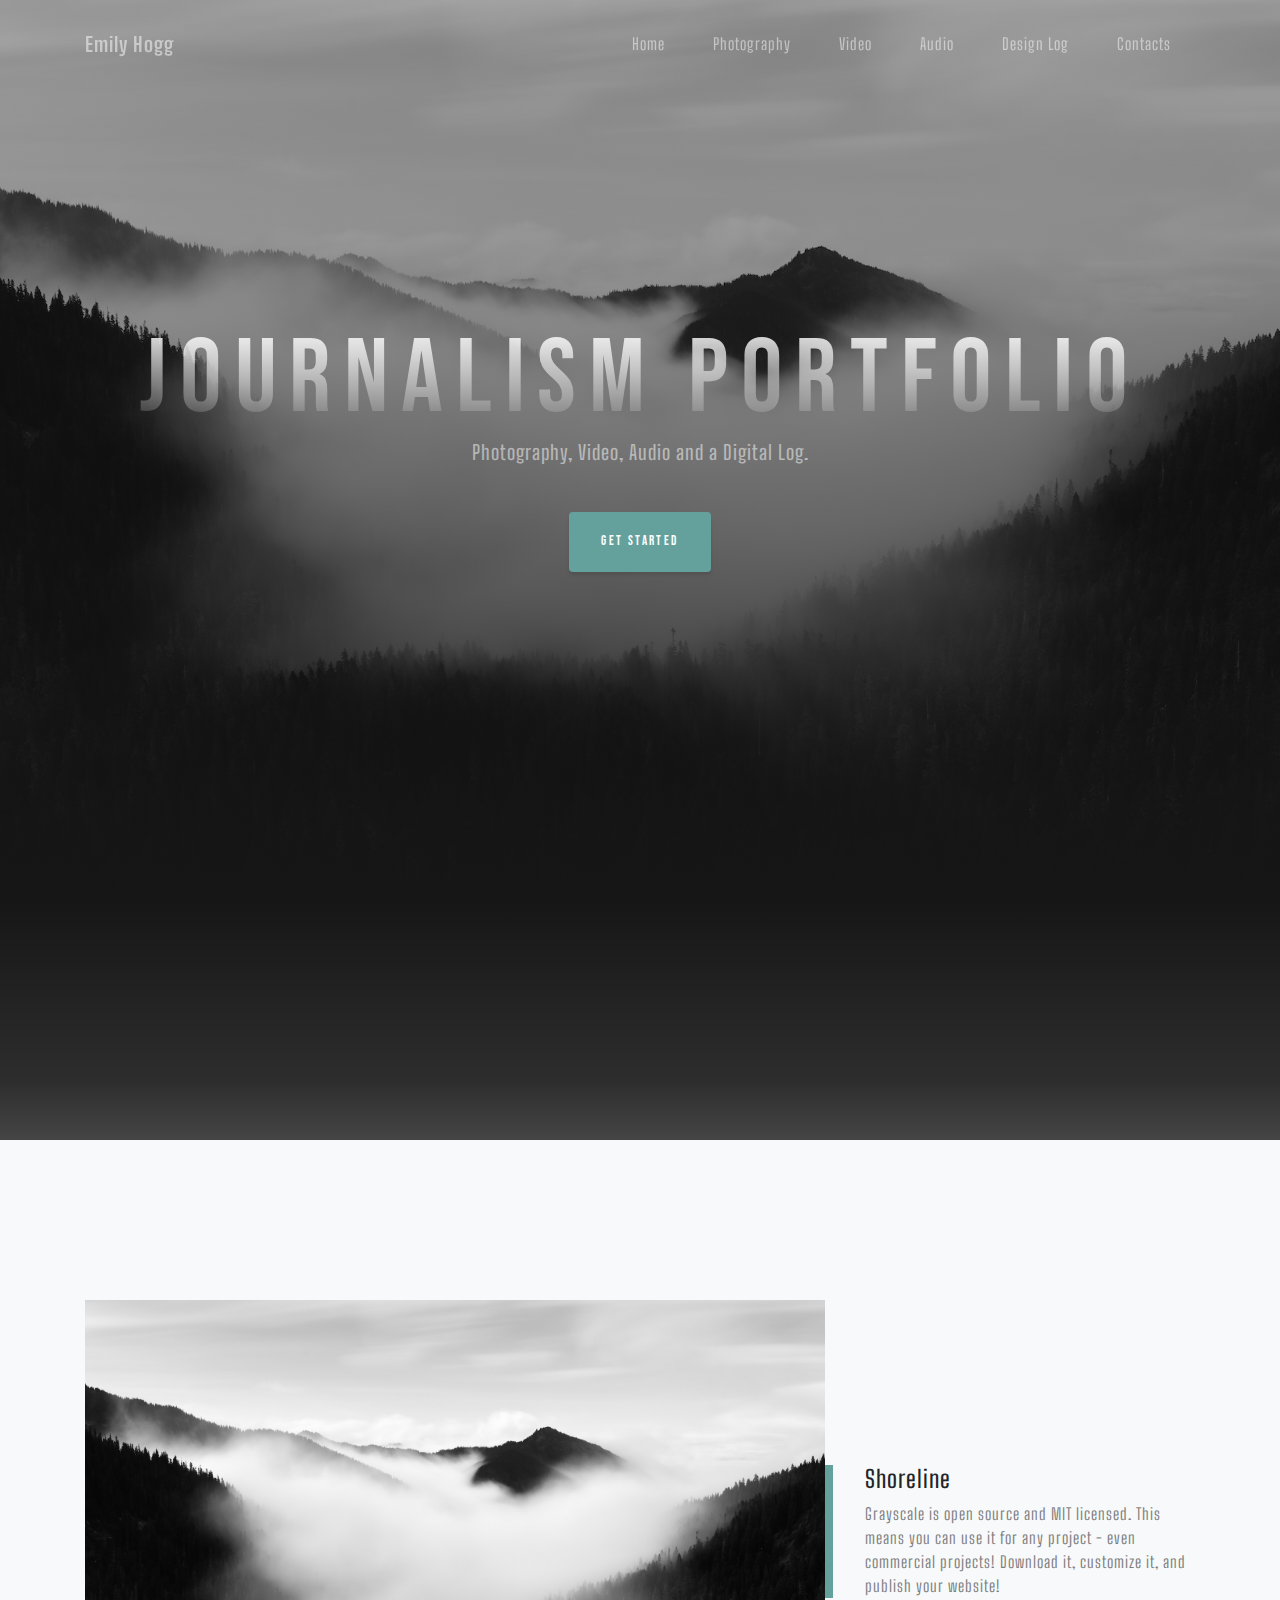
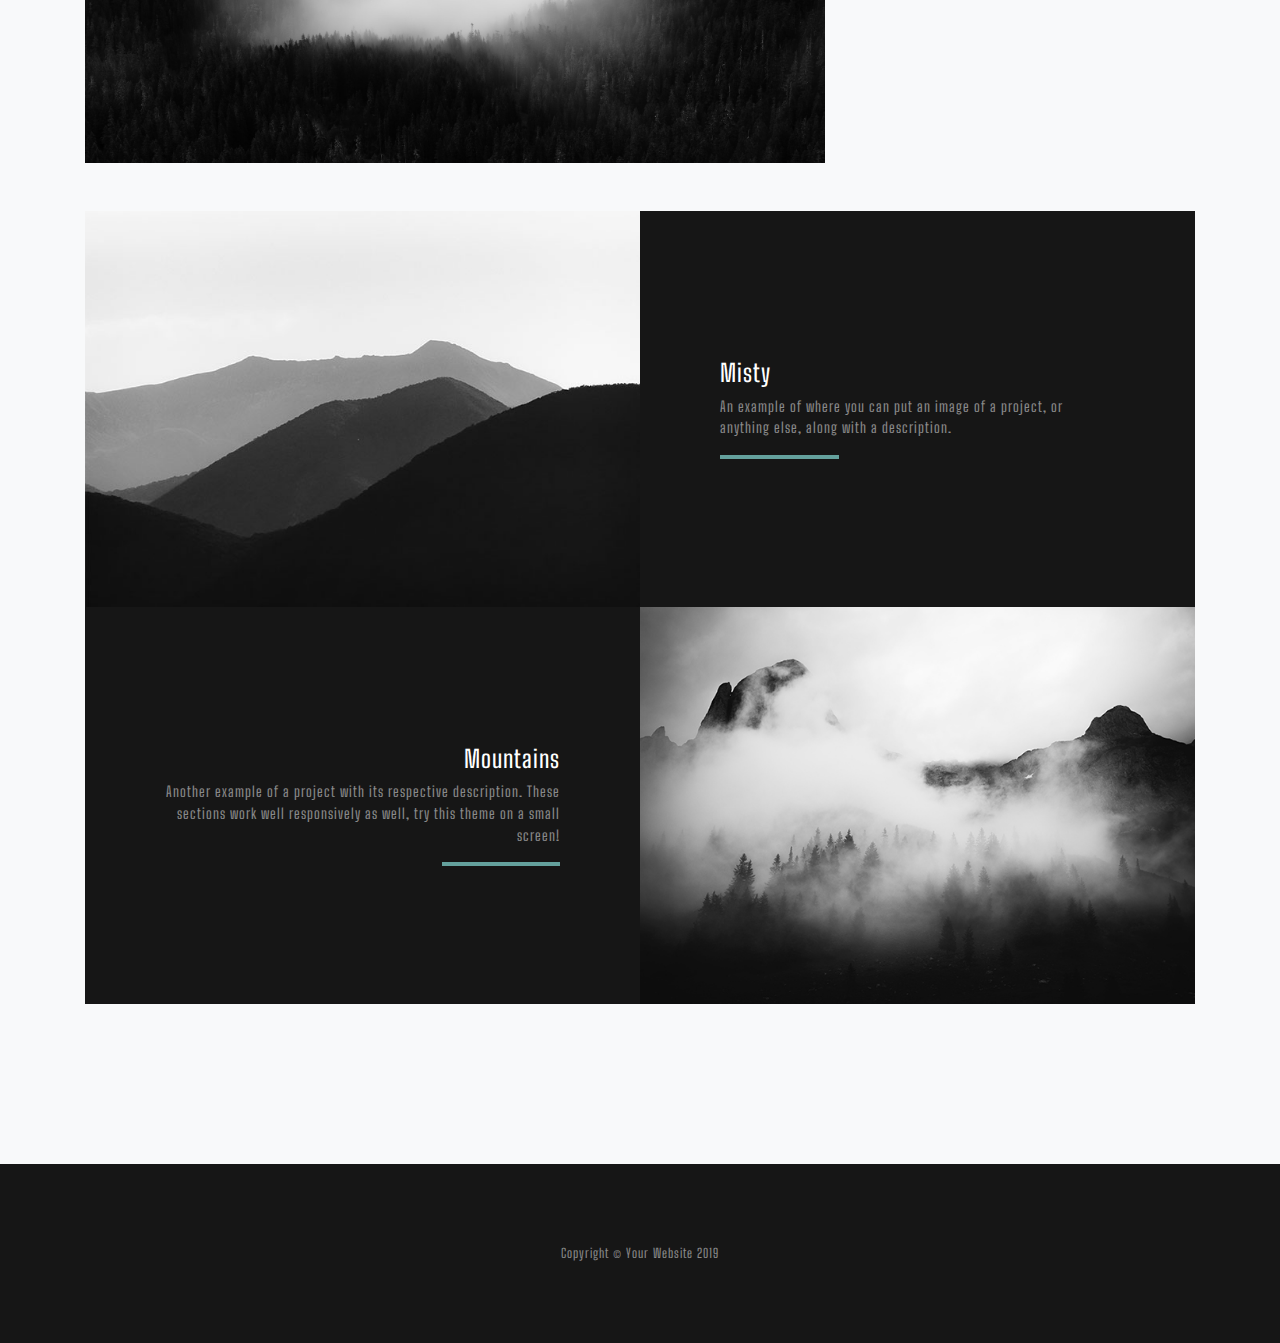
==== commit 042eeede: "removin unnecessary" ====
--- a/index.html
+++ b/index.html
@@ -142,61 +142,7 @@
 
 
   <!-- Contact Section -->
-  <section class="contact-section bg-black">
-    <div class="container">
 
-      <div class="row">
-
-        <div class="col-md-4 mb-3 mb-md-0">
-          <div class="card py-4 h-100">
-            <div class="card-body text-center">
-              <i class="fas fa-map-marked-alt text-primary mb-2"></i>
-              <h4 class="text-uppercase m-0">Address</h4>
-              <hr class="my-4">
-              <div class="small text-black-50">4923 Market Street, Orlando FL</div>
-            </div>
-          </div>
-        </div>
-
-        <div class="col-md-4 mb-3 mb-md-0">
-          <div class="card py-4 h-100">
-            <div class="card-body text-center">
-              <i class="fas fa-envelope text-primary mb-2"></i>
-              <h4 class="text-uppercase m-0">Email</h4>
-              <hr class="my-4">
-              <div class="small text-black-50">
-                <a href="#">hello@yourdomain.com</a>
-              </div>
-            </div>
-          </div>
-        </div>
-
-        <div class="col-md-4 mb-3 mb-md-0">
-          <div class="card py-4 h-100">
-            <div class="card-body text-center">
-              <i class="fas fa-mobile-alt text-primary mb-2"></i>
-              <h4 class="text-uppercase m-0">Phone</h4>
-              <hr class="my-4">
-              <div class="small text-black-50">+1 (555) 902-8832</div>
-            </div>
-          </div>
-        </div>
-      </div>
-
-      <div class="social d-flex justify-content-center">
-        <a href="#" class="mx-2">
-          <i class="fab fa-twitter"></i>
-        </a>
-        <a href="#" class="mx-2">
-          <i class="fab fa-facebook-f"></i>
-        </a>
-        <a href="#" class="mx-2">
-          <i class="fab fa-github"></i>
-        </a>
-      </div>
-
-    </div>
-  </section>
 
   <!-- Footer -->
   <footer class="bg-black small text-center text-white-50">
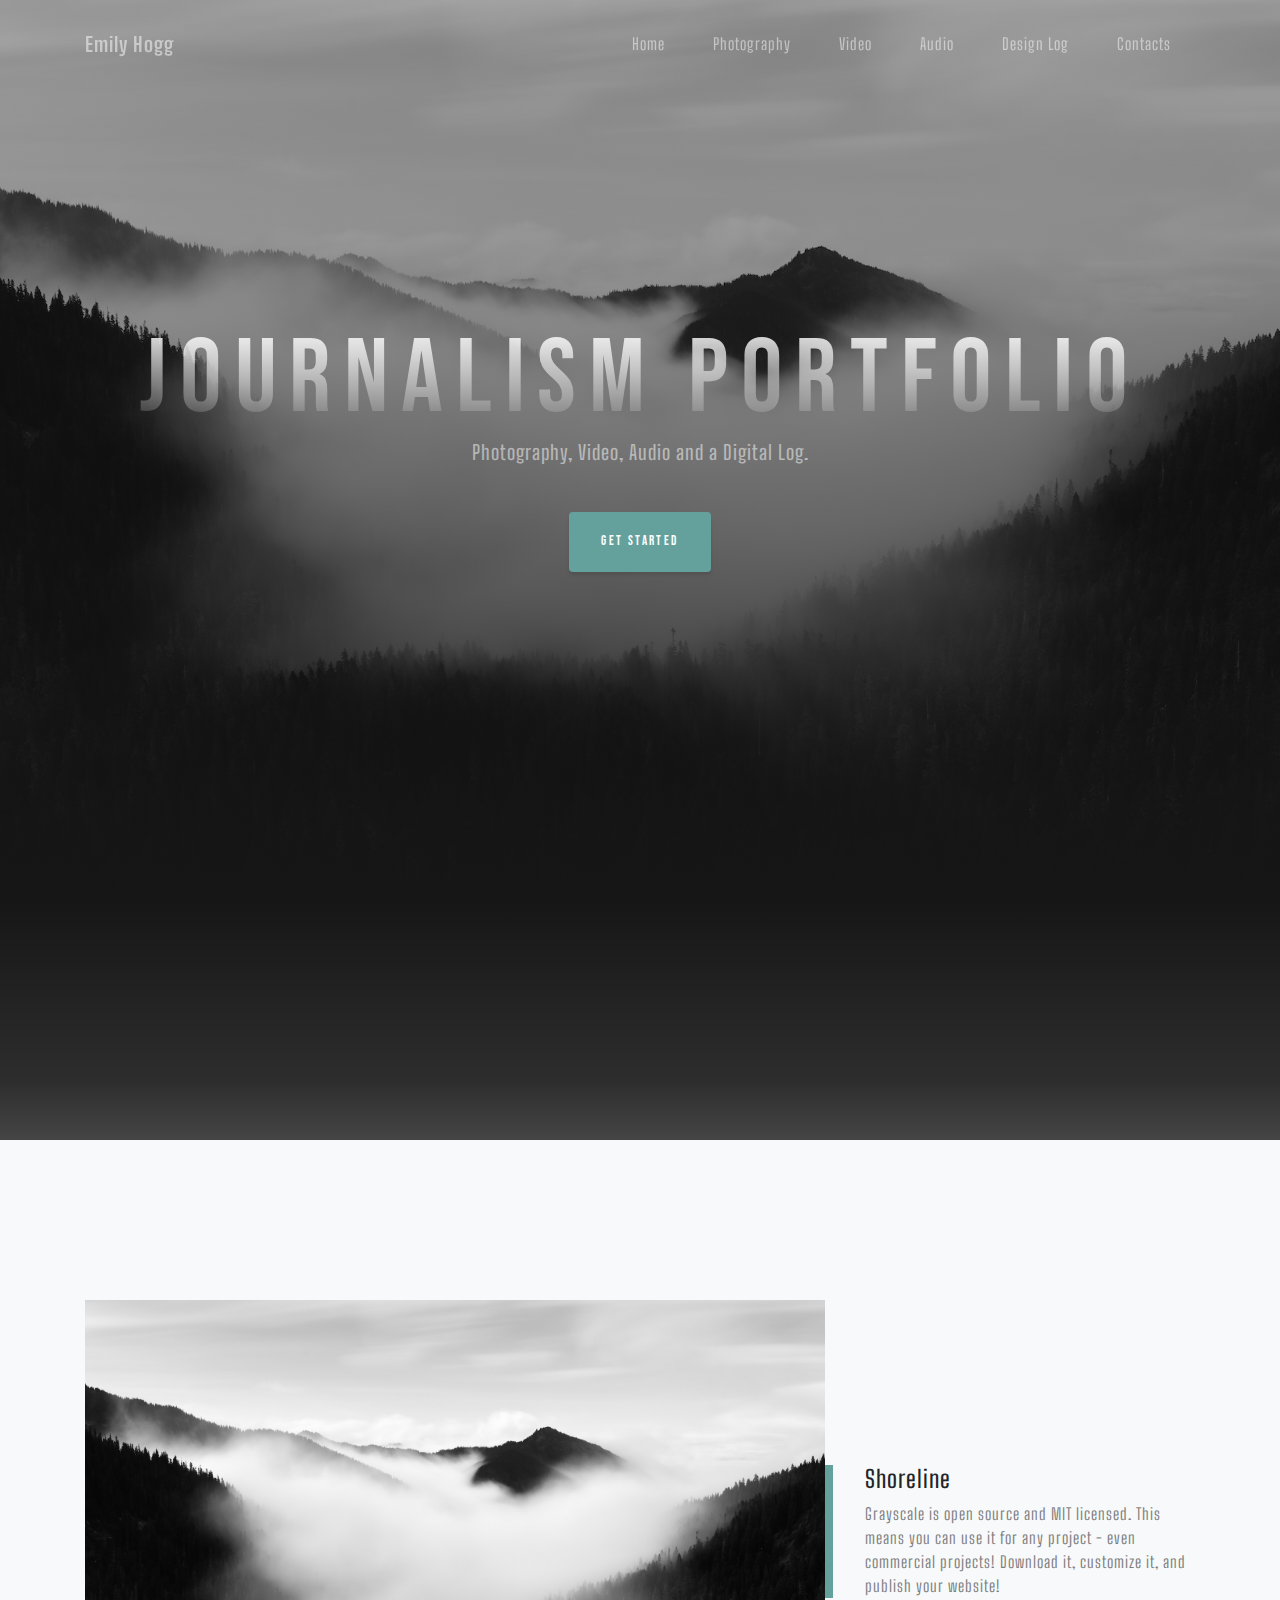
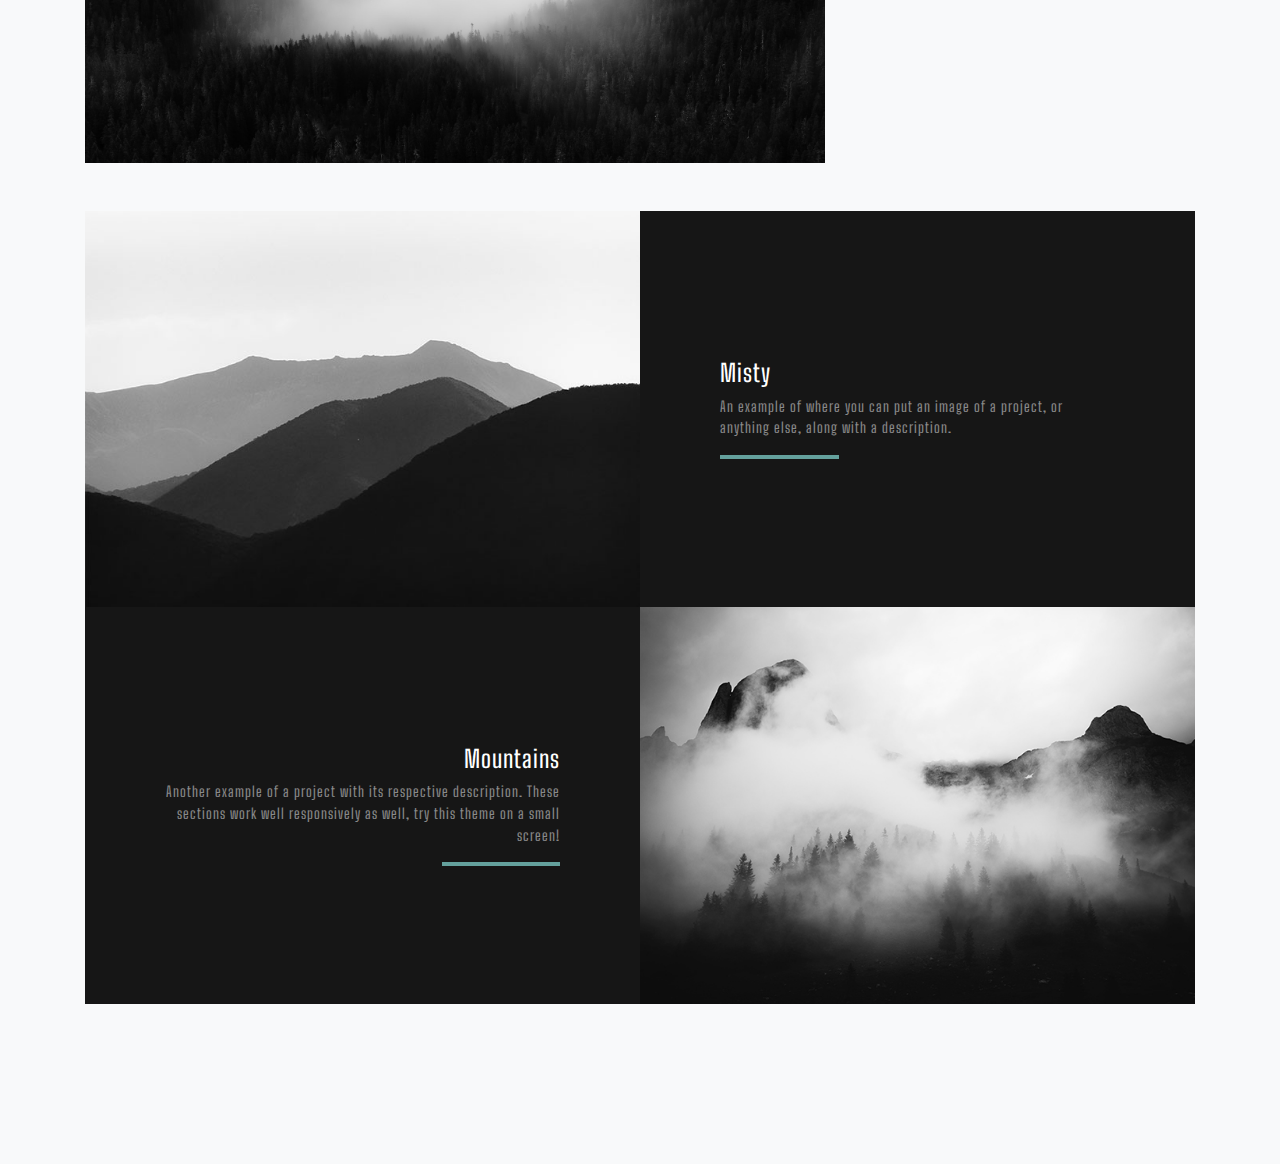
==== commit aeb78292: "removed footers and contacts from design log" ====
--- a/index.html
+++ b/index.html
@@ -144,12 +144,7 @@
   <!-- Contact Section -->
 
 
-  <!-- Footer -->
-  <footer class="bg-black small text-center text-white-50">
-    <div class="container">
-      Copyright &copy; Your Website 2019
-    </div>
-  </footer>
+
 
   <!-- Bootstrap core JavaScript -->
   <script src="vendor/jquery/jquery.min.js"></script>
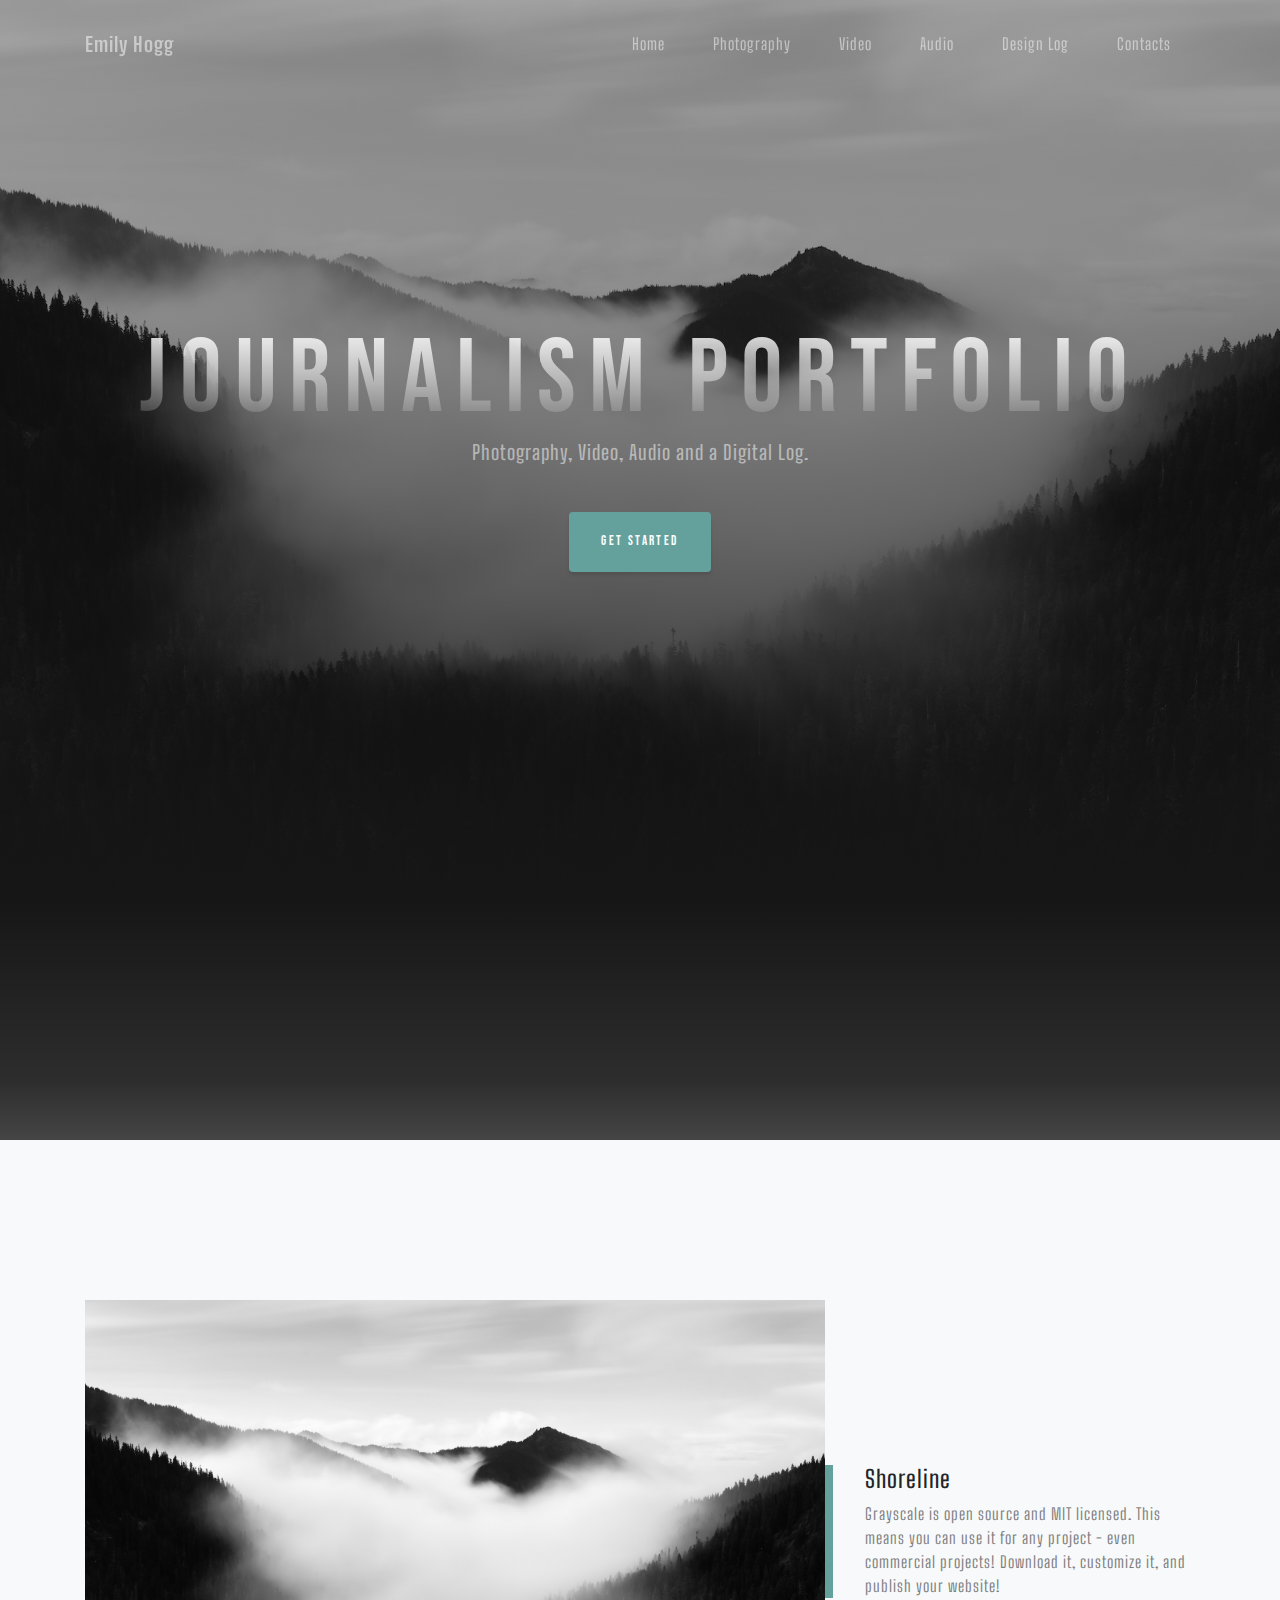
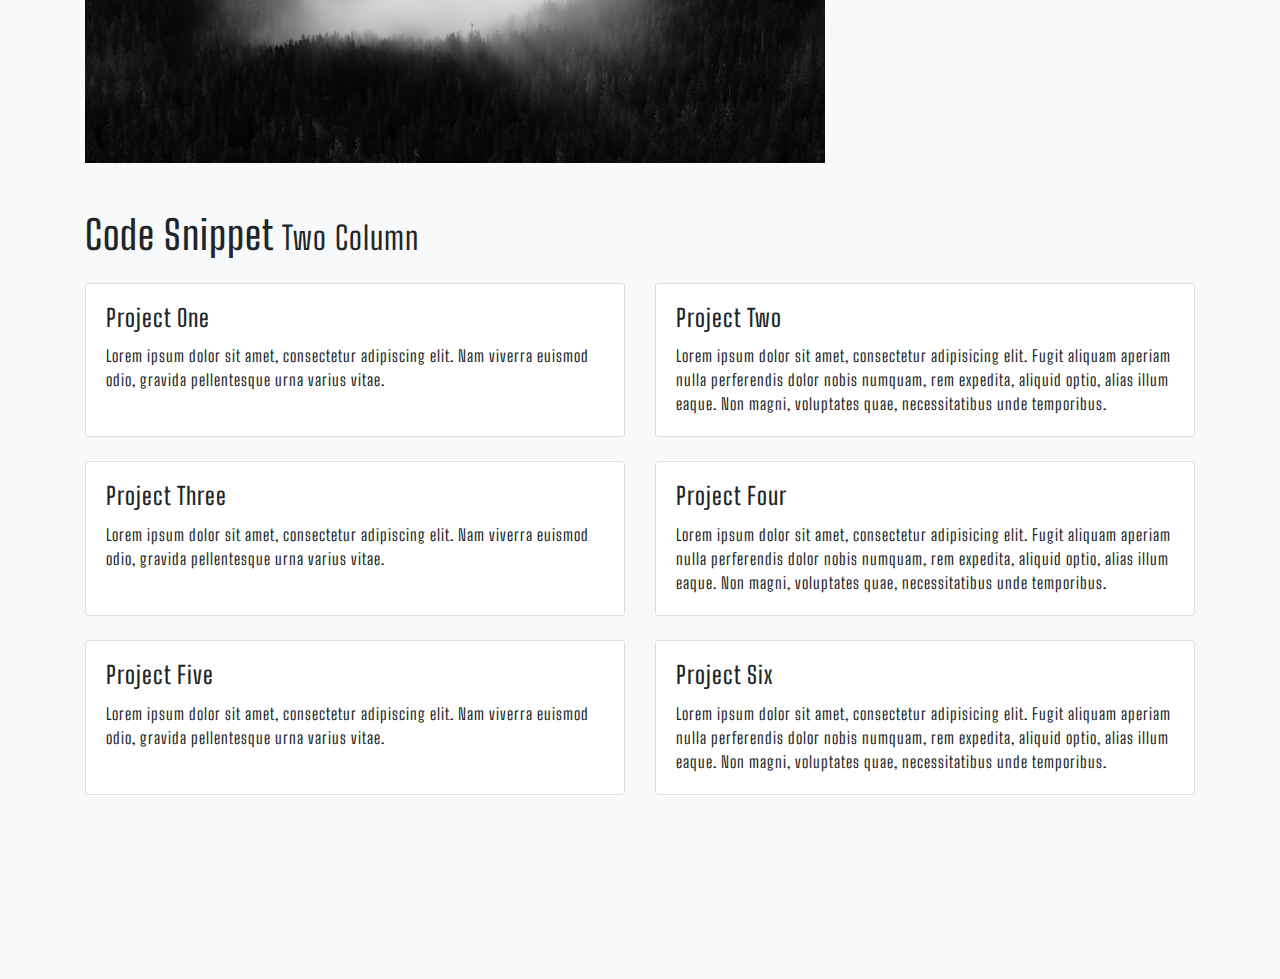
==== commit c63488f4: "J" ====
--- a/index.html
+++ b/index.html
@@ -101,44 +101,79 @@
         </div>
       </div>
 
-      <!-- Project One Row -->
-      <div class="row justify-content-center no-gutters mb-5 mb-lg-0">
-        <div class="col-lg-6">
-          <img class="img-fluid" src="img/demo-image-01.jpg" alt="">
+      <!-- Page Heading -->
+      <h1 class="my-4">Code Snippet
+        <small>Two Column</small>
+      </h1>
+
+      <div class="row">
+        <div class="col-lg-6 mb-4">
+          <div class="card h-100">
+          <img class="card-img-top" src="http://placehold.it/700x400" alt="">
+            <div class="card-body">
+              <h4 class="card-title">
+                Project One
+              </h4>
+              <p class="card-text">Lorem ipsum dolor sit amet, consectetur adipiscing elit. Nam viverra euismod odio, gravida pellentesque urna varius vitae.</p>
+            </div>
+          </div>
         </div>
-        <div class="col-lg-6">
-          <div class="bg-black text-center h-100 project">
-            <div class="d-flex h-100">
-              <div class="project-text w-100 my-auto text-center text-lg-left">
-                <h4 class="text-white">Misty</h4>
-                <p class="mb-0 text-white-50">An example of where you can put an image of a project, or anything else, along with a description.</p>
-                <hr class="d-none d-lg-block mb-0 ml-0">
-              </div>
+        <div class="col-lg-6 mb-4">
+          <div class="card h-100">
+            <img class="card-img-top" src="http://placehold.it/700x400" alt="">
+            <div class="card-body">
+              <h4 class="card-title">
+                Project Two
+              </h4>
+              <p class="card-text">Lorem ipsum dolor sit amet, consectetur adipisicing elit. Fugit aliquam aperiam nulla perferendis dolor nobis numquam, rem expedita, aliquid optio, alias illum eaque. Non magni, voluptates quae, necessitatibus unde temporibus.</p>
+            </div>
+          </div>
+        </div>
+        <div class="col-lg-6 mb-4">
+          <div class="card h-100">
+            <img class="card-img-top" src="http://placehold.it/700x400" alt="">
+            <div class="card-body">
+              <h4 class="card-title">
+                Project Three
+              </h4>
+              <p class="card-text">Lorem ipsum dolor sit amet, consectetur adipiscing elit. Nam viverra euismod odio, gravida pellentesque urna varius vitae.</p>
+            </div>
+          </div>
+        </div>
+        <div class="col-lg-6 mb-4">
+          <div class="card h-100">
+            <img class="card-img-top" src="http://placehold.it/700x400" alt="">
+            <div class="card-body">
+              <h4 class="card-title">
+                Project Four
+              </h4>
+              <p class="card-text">Lorem ipsum dolor sit amet, consectetur adipisicing elit. Fugit aliquam aperiam nulla perferendis dolor nobis numquam, rem expedita, aliquid optio, alias illum eaque. Non magni, voluptates quae, necessitatibus unde temporibus.</p>
+            </div>
+          </div>
+        </div>
+        <div class="col-lg-6 mb-4">
+          <div class="card h-100">
+            <img class="card-img-top" src="http://placehold.it/700x400" alt="">
+            <div class="card-body">
+              <h4 class="card-title">
+              Project Five
+              </h4>
+              <p class="card-text">Lorem ipsum dolor sit amet, consectetur adipiscing elit. Nam viverra euismod odio, gravida pellentesque urna varius vitae.</p>
+            </div>
+          </div>
+        </div>
+        <div class="col-lg-6 mb-4">
+          <div class="card h-100">
+            <img class="card-img-top" src="http://placehold.it/700x400" alt="">
+            <div class="card-body">
+              <h4 class="card-title">
+              Project Six
+              </h4>
+              <p class="card-text">Lorem ipsum dolor sit amet, consectetur adipisicing elit. Fugit aliquam aperiam nulla perferendis dolor nobis numquam, rem expedita, aliquid optio, alias illum eaque. Non magni, voluptates quae, necessitatibus unde temporibus.</p>
             </div>
           </div>
         </div>
       </div>
-
-      <!-- Project Two Row -->
-      <div class="row justify-content-center no-gutters">
-        <div class="col-lg-6">
-          <img class="img-fluid" src="img/demo-image-02.jpg" alt="">
-        </div>
-        <div class="col-lg-6 order-lg-first">
-          <div class="bg-black text-center h-100 project">
-            <div class="d-flex h-100">
-              <div class="project-text w-100 my-auto text-center text-lg-right">
-                <h4 class="text-white">Mountains</h4>
-                <p class="mb-0 text-white-50">Another example of a project with its respective description. These sections work well responsively as well, try this theme on a small screen!</p>
-                <hr class="d-none d-lg-block mb-0 mr-0">
-              </div>
-            </div>
-          </div>
-        </div>
-      </div>
-
-    </div>
-  </section>
 
 
   <!-- Contact Section -->
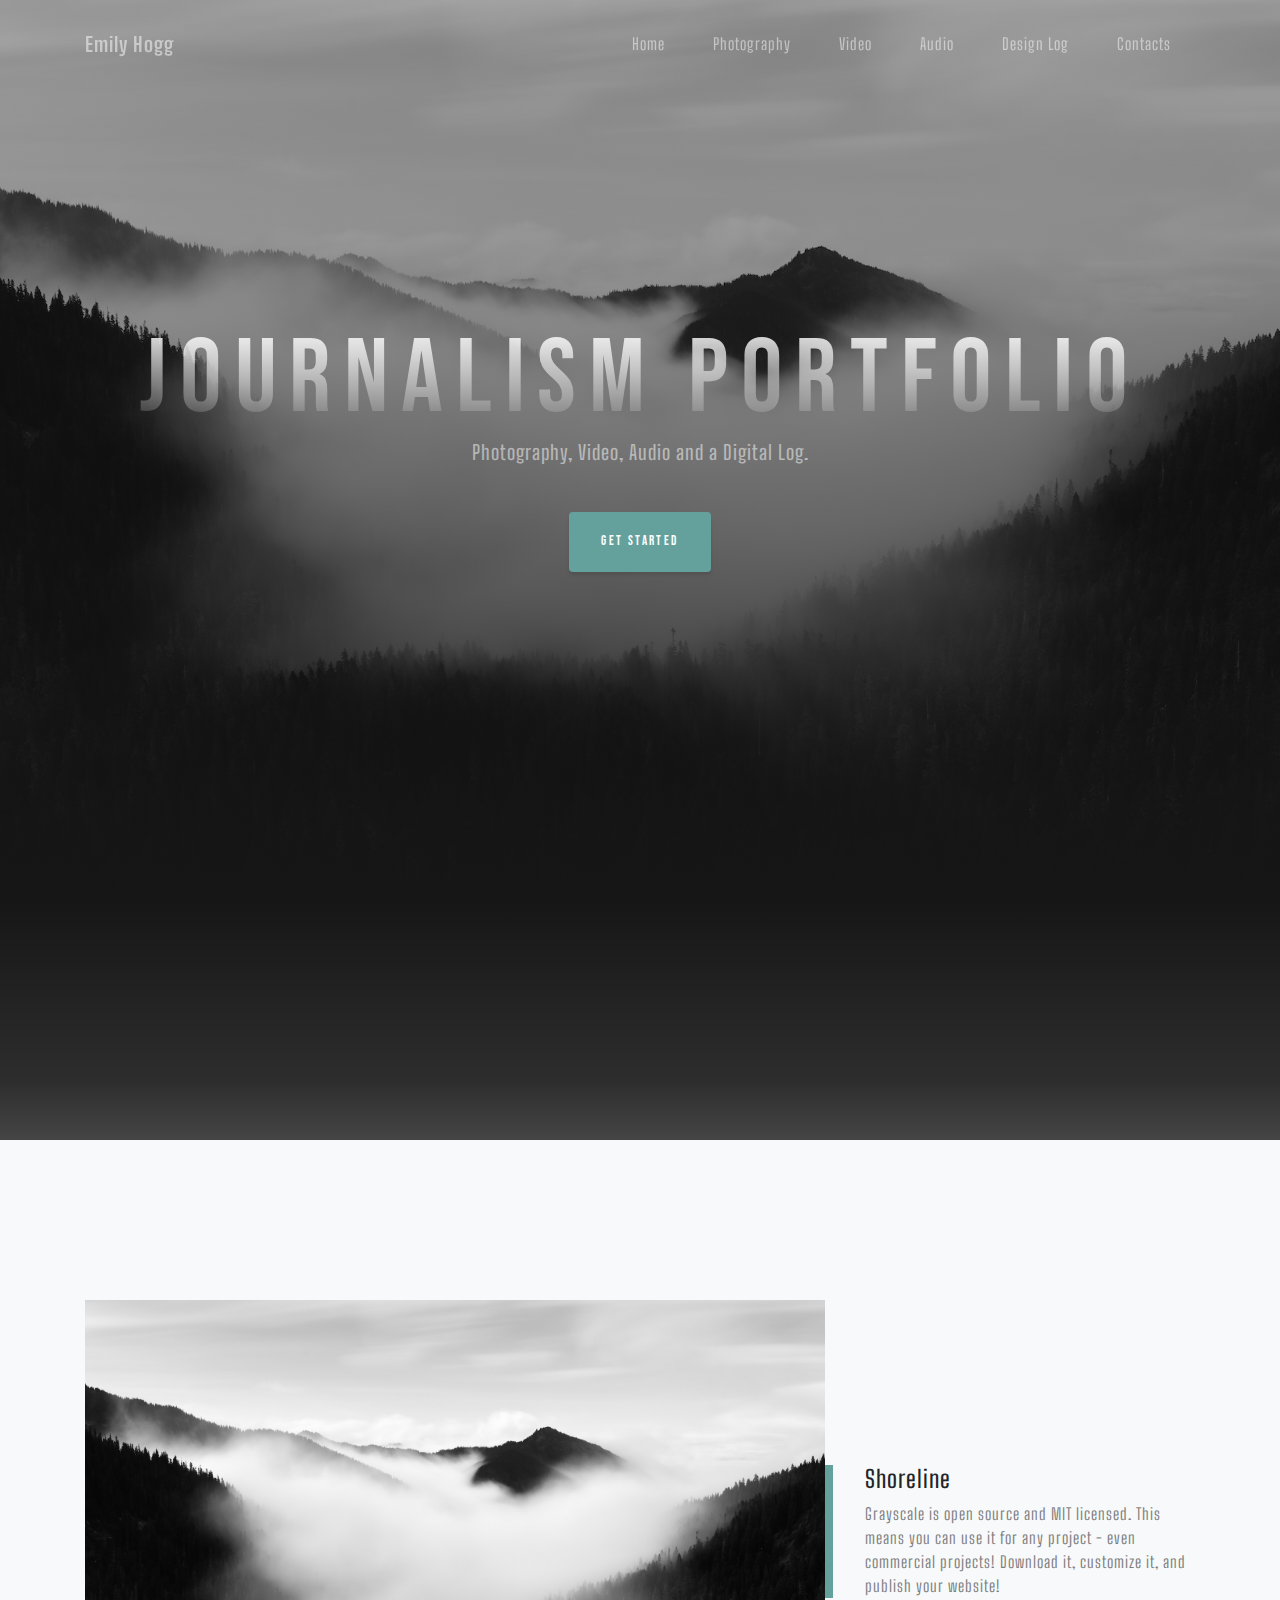
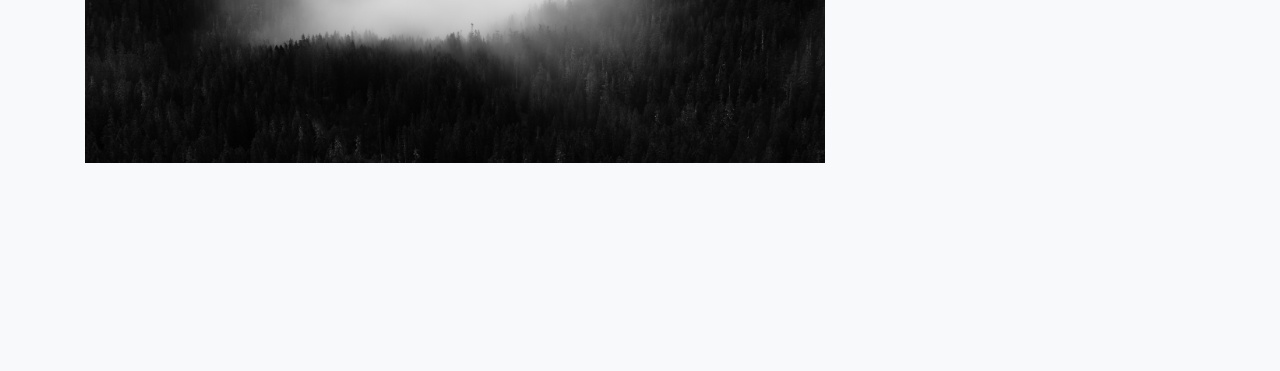
==== commit a0fbf866: "addin images" ====
--- a/index.html
+++ b/index.html
@@ -101,79 +101,8 @@
         </div>
       </div>
 
-      <!-- Page Heading -->
-      <h1 class="my-4">Code Snippet
-        <small>Two Column</small>
-      </h1>
 
-      <div class="row">
-        <div class="col-lg-6 mb-4">
-          <div class="card h-100">
-          <img class="card-img-top" src="http://placehold.it/700x400" alt="">
-            <div class="card-body">
-              <h4 class="card-title">
-                Project One
-              </h4>
-              <p class="card-text">Lorem ipsum dolor sit amet, consectetur adipiscing elit. Nam viverra euismod odio, gravida pellentesque urna varius vitae.</p>
-            </div>
-          </div>
-        </div>
-        <div class="col-lg-6 mb-4">
-          <div class="card h-100">
-            <img class="card-img-top" src="http://placehold.it/700x400" alt="">
-            <div class="card-body">
-              <h4 class="card-title">
-                Project Two
-              </h4>
-              <p class="card-text">Lorem ipsum dolor sit amet, consectetur adipisicing elit. Fugit aliquam aperiam nulla perferendis dolor nobis numquam, rem expedita, aliquid optio, alias illum eaque. Non magni, voluptates quae, necessitatibus unde temporibus.</p>
-            </div>
-          </div>
-        </div>
-        <div class="col-lg-6 mb-4">
-          <div class="card h-100">
-            <img class="card-img-top" src="http://placehold.it/700x400" alt="">
-            <div class="card-body">
-              <h4 class="card-title">
-                Project Three
-              </h4>
-              <p class="card-text">Lorem ipsum dolor sit amet, consectetur adipiscing elit. Nam viverra euismod odio, gravida pellentesque urna varius vitae.</p>
-            </div>
-          </div>
-        </div>
-        <div class="col-lg-6 mb-4">
-          <div class="card h-100">
-            <img class="card-img-top" src="http://placehold.it/700x400" alt="">
-            <div class="card-body">
-              <h4 class="card-title">
-                Project Four
-              </h4>
-              <p class="card-text">Lorem ipsum dolor sit amet, consectetur adipisicing elit. Fugit aliquam aperiam nulla perferendis dolor nobis numquam, rem expedita, aliquid optio, alias illum eaque. Non magni, voluptates quae, necessitatibus unde temporibus.</p>
-            </div>
-          </div>
-        </div>
-        <div class="col-lg-6 mb-4">
-          <div class="card h-100">
-            <img class="card-img-top" src="http://placehold.it/700x400" alt="">
-            <div class="card-body">
-              <h4 class="card-title">
-              Project Five
-              </h4>
-              <p class="card-text">Lorem ipsum dolor sit amet, consectetur adipiscing elit. Nam viverra euismod odio, gravida pellentesque urna varius vitae.</p>
-            </div>
-          </div>
-        </div>
-        <div class="col-lg-6 mb-4">
-          <div class="card h-100">
-            <img class="card-img-top" src="http://placehold.it/700x400" alt="">
-            <div class="card-body">
-              <h4 class="card-title">
-              Project Six
-              </h4>
-              <p class="card-text">Lorem ipsum dolor sit amet, consectetur adipisicing elit. Fugit aliquam aperiam nulla perferendis dolor nobis numquam, rem expedita, aliquid optio, alias illum eaque. Non magni, voluptates quae, necessitatibus unde temporibus.</p>
-            </div>
-          </div>
-        </div>
-      </div>
+
 
 
   <!-- Contact Section -->
